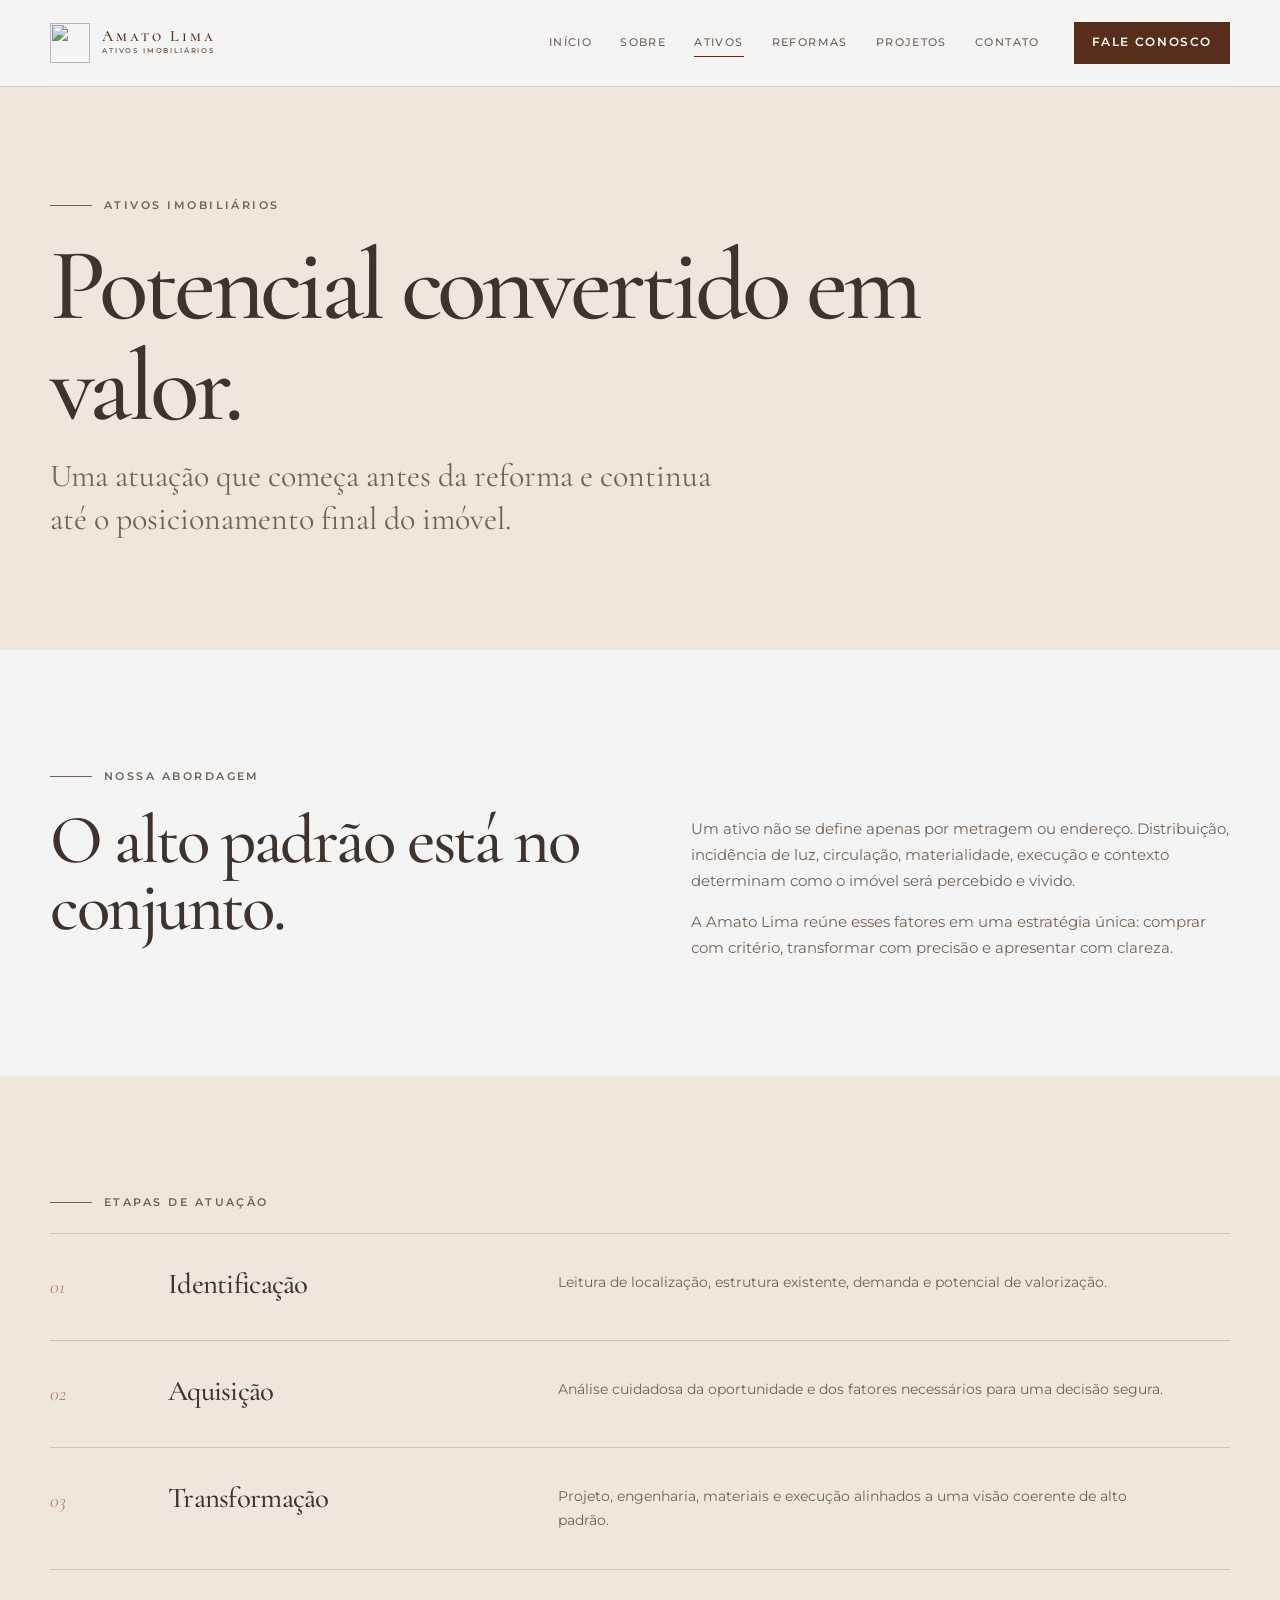
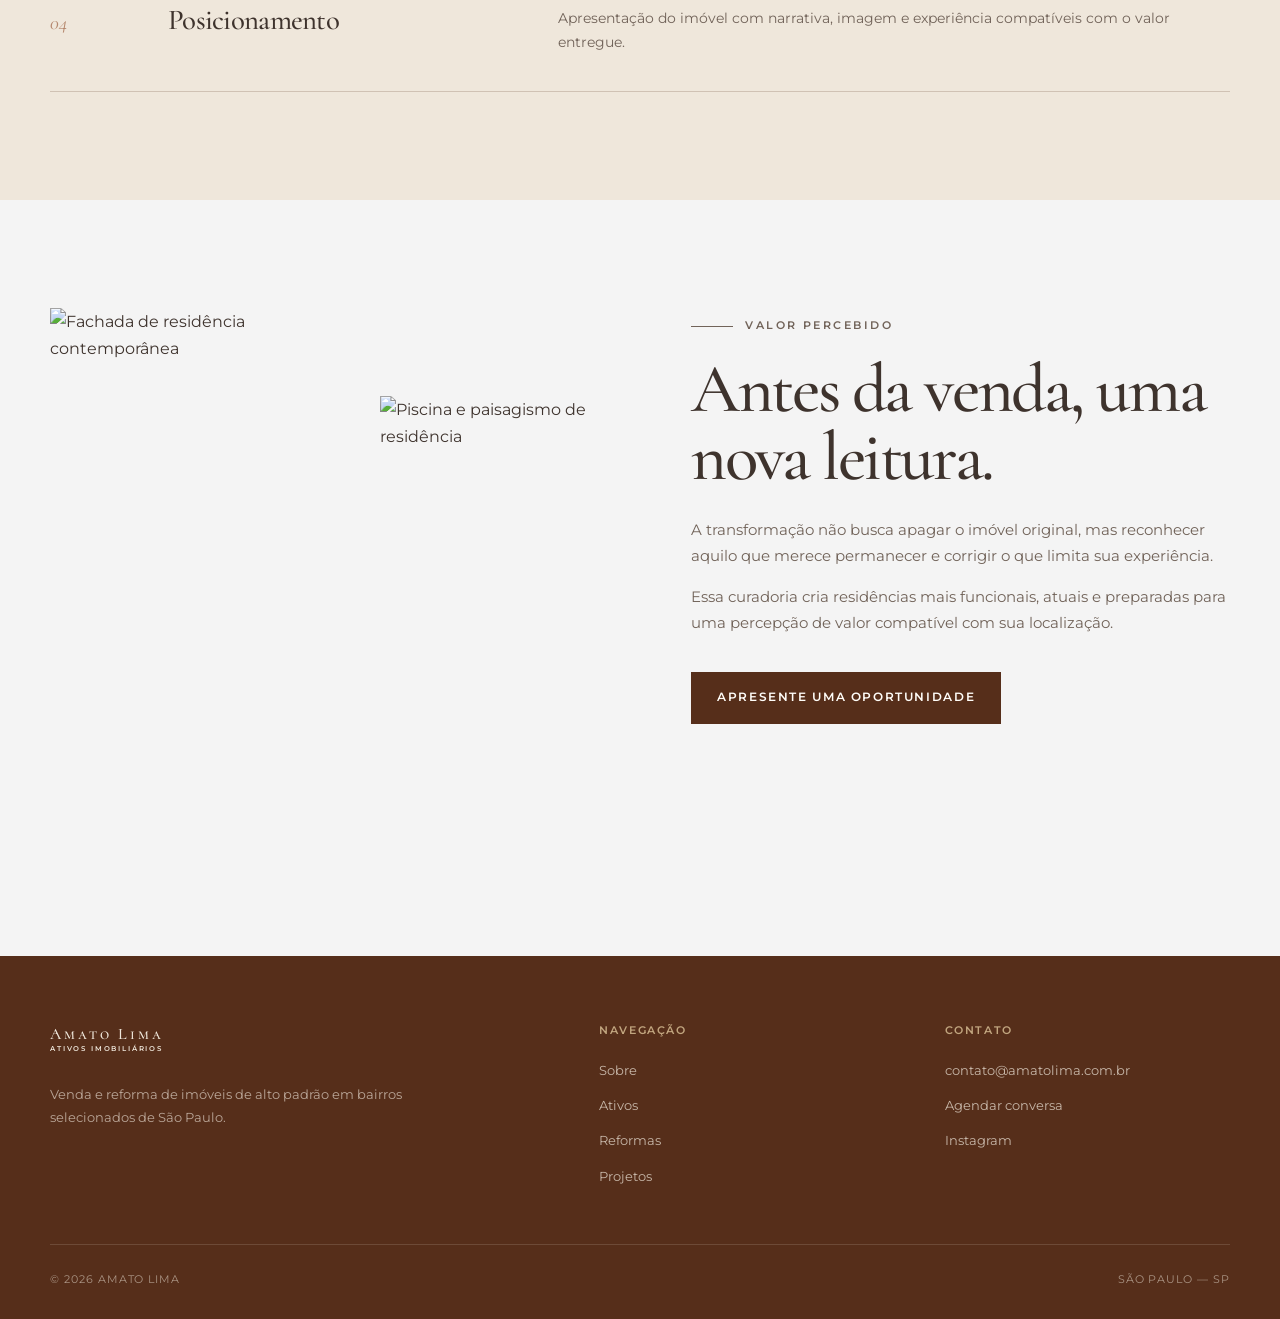
==== ativos.html @ eeba5138 "Publica experiência Amato Lima para GitHub Pages" ====
<!doctype html>
<html lang="pt-BR">
  <head>
    <meta charset="UTF-8" />
    <meta name="viewport" content="width=device-width, initial-scale=1.0" />
    <meta name="description" content="Entenda como a Amato Lima identifica, transforma e posiciona ativos imobiliários de alto padrão." />
    <title>Ativos | Amato Lima</title>
    <link rel="stylesheet" href="assets/css/styles.css" />
    <script src="assets/js/main.js" defer></script>
  </head>
  <body>
    <a class="skip-link" href="#conteudo">Ir para o conteúdo</a>
    <header class="site-header"><div class="container header-inner"><a class="brand" href="index.html" aria-label="Amato Lima — página inicial"><img class="brand__mark" src="assets/images/monograma.png" alt="" /><span class="brand__text"><span class="brand__name">Amato Lima</span><span class="brand__descriptor">Ativos Imobiliários</span></span></a><nav class="site-nav" data-navigation aria-label="Navegação principal"><ul class="site-nav__list"><li><a href="index.html">Início</a></li><li><a href="sobre.html">Sobre</a></li><li><a href="ativos.html" aria-current="page">Ativos</a></li><li><a href="reformas.html">Reformas</a></li><li><a href="projetos.html">Projetos</a></li><li><a href="contato.html">Contato</a></li></ul></nav><a class="button header-cta" href="contato.html">Fale conosco</a><button class="menu-toggle" type="button" data-menu-toggle aria-label="Abrir menu" aria-expanded="false"><span></span></button></div></header>

    <main id="conteudo">
      <section class="page-hero">
        <div class="page-hero__content reveal"><p class="eyebrow">Ativos imobiliários</p><h1>Potencial convertido em valor.</h1><p class="lead">Uma atuação que começa antes da reforma e continua até o posicionamento final do imóvel.</p></div>
      </section>

      <section class="section">
        <div class="container intro-grid">
          <div class="reveal"><p class="eyebrow">Nossa abordagem</p><h2>O alto padrão está no conjunto.</h2></div>
          <div class="intro-grid__aside body-copy reveal"><p>Um ativo não se define apenas por metragem ou endereço. Distribuição, incidência de luz, circulação, materialidade, execução e contexto determinam como o imóvel será percebido e vivido.</p><p>A Amato Lima reúne esses fatores em uma estratégia única: comprar com critério, transformar com precisão e apresentar com clareza.</p></div>
        </div>
      </section>

      <section class="section section--linen">
        <div class="container"><p class="eyebrow">Etapas de atuação</p><div class="steps reveal">
          <article class="step"><h3>Identificação</h3><p>Leitura de localização, estrutura existente, demanda e potencial de valorização.</p></article>
          <article class="step"><h3>Aquisição</h3><p>Análise cuidadosa da oportunidade e dos fatores necessários para uma decisão segura.</p></article>
          <article class="step"><h3>Transformação</h3><p>Projeto, engenharia, materiais e execução alinhados a uma visão coerente de alto padrão.</p></article>
          <article class="step"><h3>Posicionamento</h3><p>Apresentação do imóvel com narrativa, imagem e experiência compatíveis com o valor entregue.</p></article>
        </div></div>
      </section>

      <section class="section">
        <div class="container split-grid">
          <div class="image-pair reveal"><img src="assets/images/projeto-fachada.jpg" alt="Fachada de residência contemporânea" /><img src="assets/images/projeto-piscina.jpg" alt="Piscina e paisagismo de residência" /></div>
          <div class="reveal"><p class="eyebrow">Valor percebido</p><h2>Antes da venda, uma nova leitura.</h2><div class="body-copy"><p>A transformação não busca apagar o imóvel original, mas reconhecer aquilo que merece permanecer e corrigir o que limita sua experiência.</p><p>Essa curadoria cria residências mais funcionais, atuais e preparadas para uma percepção de valor compatível com sua localização.</p></div><div class="button-row"><a class="button" href="contato.html">Apresente uma oportunidade</a></div></div>
        </div>
      </section>
    </main>

    <footer class="site-footer"><div class="container"><div class="footer-grid"><div class="footer-brand"><span class="brand__text"><span class="brand__name">Amato Lima</span><span class="brand__descriptor">Ativos Imobiliários</span></span><p>Venda e reforma de imóveis de alto padrão em bairros selecionados de São Paulo.</p></div><div class="footer-column"><h3>Navegação</h3><ul><li><a href="sobre.html">Sobre</a></li><li><a href="ativos.html">Ativos</a></li><li><a href="reformas.html">Reformas</a></li><li><a href="projetos.html">Projetos</a></li></ul></div><div class="footer-column"><h3>Contato</h3><ul><li><a href="mailto:contato@amatolima.com.br">contato@amatolima.com.br</a></li><li><a href="contato.html">Agendar conversa</a></li><li><a href="#">Instagram</a></li></ul></div></div><div class="footer-bottom"><span>© <span data-current-year></span> Amato Lima</span><span>São Paulo — SP</span></div></div></footer>
  </body>
</html>
---- assets/css/styles.css ----
@import url("https://fonts.googleapis.com/css2?family=Cormorant+Garamond:ital,wght@0,400;0,500;0,600;1,400;1,500&family=Cormorant+SC:wght@400;500;600;700&family=Montserrat:wght@300;400;500;600&display=swap");

@font-face {
  font-family: "Anastasia Script";
  src: url("../fonts/anastasia-script-regular.ttf") format("truetype");
  font-style: normal;
  font-weight: 400;
  font-display: swap;
}

:root {
  --nevoa: #f4f4f4;
  --linho: #efe7db;
  --camelo: #c1a57f;
  --terracota: #b5886e;
  --taupe: #716359;
  --salvia: #9a9c88;
  --ardosia: #889cab;
  --cacau: #562e1a;
  --white: #fffdf9;
  --text: #3e332d;
  --line: rgba(86, 46, 26, 0.2);
  --shadow: 0 24px 70px rgba(86, 46, 26, 0.1);
  --serif: "Cormorant Garamond", Georgia, serif;
  --wordmark: "Cormorant SC", Georgia, serif;
  --sans: "Montserrat", Arial, sans-serif;
  --container: min(1180px, calc(100% - 48px));
}

* {
  box-sizing: border-box;
}

html {
  scroll-behavior: smooth;
}

body {
  margin: 0;
  color: var(--text);
  background: var(--nevoa);
  font-family: var(--sans);
  font-size: 16px;
  line-height: 1.7;
  -webkit-font-smoothing: antialiased;
}

body.menu-open {
  overflow: hidden;
}

img {
  display: block;
  max-width: 100%;
}

a {
  color: inherit;
  text-decoration: none;
}

button,
input,
select,
textarea {
  font: inherit;
}

button,
a {
  -webkit-tap-highlight-color: transparent;
}

.skip-link {
  position: fixed;
  z-index: 999;
  top: 10px;
  left: 10px;
  padding: 10px 16px;
  background: var(--cacau);
  color: var(--white);
  transform: translateY(-160%);
  transition: transform 180ms ease;
}

.skip-link:focus {
  transform: translateY(0);
}

.container {
  width: var(--container);
  margin-inline: auto;
}

.section {
  padding: 108px 0;
}

.section--compact {
  padding: 72px 0;
}

.section--linen {
  background: var(--linho);
}

.section--cocoa {
  color: var(--linho);
  background: var(--cacau);
}

.eyebrow {
  display: inline-flex;
  align-items: center;
  gap: 12px;
  margin: 0 0 22px;
  color: var(--taupe);
  font-size: 0.7rem;
  font-weight: 600;
  letter-spacing: 0.22em;
  line-height: 1.4;
  text-transform: uppercase;
}

.eyebrow::before {
  width: 42px;
  height: 1px;
  content: "";
  background: currentColor;
}

.section--cocoa .eyebrow {
  color: var(--camelo);
}

.display,
h1,
h2,
h3,
p {
  margin-top: 0;
}

h1,
h2,
h3 {
  font-family: var(--serif);
  font-weight: 500;
  line-height: 0.98;
}

h1 {
  margin-bottom: 28px;
  font-size: clamp(4rem, 8vw, 8.2rem);
  letter-spacing: -0.045em;
}

h2 {
  margin-bottom: 26px;
  font-size: clamp(2.8rem, 5.4vw, 5.6rem);
  letter-spacing: -0.035em;
}

h3 {
  margin-bottom: 15px;
  font-size: clamp(1.7rem, 3vw, 2.65rem);
  letter-spacing: -0.025em;
}

.lead {
  max-width: 760px;
  color: var(--taupe);
  font-family: var(--serif);
  font-size: clamp(1.35rem, 2.5vw, 2rem);
  line-height: 1.35;
}

.section--cocoa .lead {
  color: rgba(239, 231, 219, 0.82);
}

.body-copy {
  max-width: 640px;
  color: var(--taupe);
  font-size: 0.95rem;
}

.body-copy p:last-child {
  margin-bottom: 0;
}

.micro {
  font-size: 0.72rem;
  letter-spacing: 0.16em;
  line-height: 1.5;
  text-transform: uppercase;
}

.button-row {
  display: flex;
  flex-wrap: wrap;
  gap: 14px;
  margin-top: 36px;
}

.button {
  display: inline-flex;
  min-height: 52px;
  align-items: center;
  justify-content: center;
  padding: 14px 25px;
  border: 1px solid var(--cacau);
  background: var(--cacau);
  color: var(--white);
  font-size: 0.72rem;
  font-weight: 600;
  letter-spacing: 0.14em;
  text-transform: uppercase;
  transition: background 180ms ease, color 180ms ease, transform 180ms ease;
}

.button:hover,
.button:focus-visible {
  background: transparent;
  color: var(--cacau);
  transform: translateY(-2px);
}

.button--ghost {
  background: transparent;
  color: var(--cacau);
}

.button--ghost:hover,
.button--ghost:focus-visible {
  background: var(--cacau);
  color: var(--white);
}

.button--light {
  border-color: var(--linho);
  background: var(--linho);
  color: var(--cacau);
}

.button--light:hover,
.button--light:focus-visible {
  background: transparent;
  color: var(--linho);
}

.site-header {
  position: sticky;
  z-index: 100;
  top: 0;
  border-bottom: 1px solid var(--line);
  background: rgba(244, 244, 244, 0.92);
  backdrop-filter: blur(18px);
}

.header-inner {
  display: grid;
  min-height: 86px;
  grid-template-columns: auto 1fr auto;
  align-items: center;
  gap: 34px;
}

.brand {
  display: inline-flex;
  align-items: center;
  gap: 12px;
}

.brand__mark {
  width: 40px;
  height: 40px;
  object-fit: contain;
  mix-blend-mode: multiply;
}

.brand__text {
  display: grid;
  gap: 1px;
}

.brand__name {
  color: var(--cacau);
  font-family: var(--wordmark);
  font-size: 1rem;
  font-weight: 500;
  letter-spacing: 0.18em;
  line-height: 1;
}

.brand__descriptor {
  color: var(--taupe);
  font-size: 0.46rem;
  font-weight: 600;
  letter-spacing: 0.25em;
  text-transform: uppercase;
}

.site-nav {
  justify-self: end;
}

.site-nav__list {
  display: flex;
  align-items: center;
  gap: clamp(16px, 2.2vw, 34px);
  margin: 0;
  padding: 0;
  list-style: none;
}

.site-nav a {
  position: relative;
  display: inline-block;
  padding: 12px 0;
  color: var(--taupe);
  font-size: 0.66rem;
  font-weight: 500;
  letter-spacing: 0.13em;
  text-transform: uppercase;
}

.site-nav a::after {
  position: absolute;
  right: 0;
  bottom: 7px;
  left: 0;
  height: 1px;
  content: "";
  background: var(--cacau);
  transform: scaleX(0);
  transform-origin: right;
  transition: transform 180ms ease;
}

.site-nav a:hover::after,
.site-nav a:focus-visible::after,
.site-nav a[aria-current="page"]::after {
  transform: scaleX(1);
  transform-origin: left;
}

.header-cta {
  min-height: 42px;
  padding: 10px 17px;
}

.menu-toggle {
  display: none;
  width: 44px;
  height: 44px;
  border: 1px solid var(--line);
  background: transparent;
  color: var(--cacau);
  cursor: pointer;
}

.menu-toggle span,
.menu-toggle::before,
.menu-toggle::after {
  display: block;
  width: 19px;
  height: 1px;
  margin: 5px auto;
  content: "";
  background: currentColor;
  transition: transform 180ms ease, opacity 180ms ease;
}

.menu-open .menu-toggle span {
  opacity: 0;
}

.menu-open .menu-toggle::before {
  transform: translateY(6px) rotate(45deg);
}

.menu-open .menu-toggle::after {
  transform: translateY(-6px) rotate(-45deg);
}

.hero {
  min-height: calc(100svh - 86px);
  display: grid;
  grid-template-columns: minmax(0, 1.05fr) minmax(420px, 0.95fr);
  background: var(--linho);
}

.hero__content {
  display: flex;
  align-items: center;
  padding: clamp(70px, 9vw, 140px) max(24px, calc((100vw - 1180px) / 2));
  padding-right: clamp(42px, 7vw, 100px);
}

.hero__content-inner {
  max-width: 690px;
}

.hero__title em {
  display: block;
  color: var(--terracota);
  font-weight: 400;
}

.hero__visual {
  position: relative;
  min-height: 650px;
  overflow: hidden;
  background: var(--salvia);
}

.hero__visual img {
  width: 100%;
  height: 100%;
  object-fit: cover;
  object-position: center;
  filter: saturate(0.8) contrast(0.95);
  transform: scale(1.01);
}

.hero__visual::after {
  position: absolute;
  inset: 0;
  content: "";
  background: linear-gradient(180deg, transparent 50%, rgba(86, 46, 26, 0.36));
}

.hero__caption {
  position: absolute;
  z-index: 1;
  right: 34px;
  bottom: 28px;
  left: 34px;
  display: flex;
  justify-content: space-between;
  color: var(--white);
}

.hero__seal {
  position: absolute;
  z-index: 2;
  top: 36px;
  left: -48px;
  width: 118px;
  height: 118px;
  display: grid;
  place-items: center;
  border: 1px solid rgba(255, 253, 249, 0.72);
  border-radius: 50%;
  color: var(--white);
  font-family: var(--serif);
  font-size: 1.15rem;
  font-style: italic;
  line-height: 1;
  text-align: center;
}

/* Home — hero cinematográfica inspirada na composição editorial de referência. */
.home-page .site-header--overlay {
  position: fixed;
  width: 100%;
  border-bottom-color: rgba(255, 253, 249, 0.22);
  background: transparent;
  color: var(--white);
  backdrop-filter: none;
  transition: border-color 300ms ease, background 300ms ease, box-shadow 300ms ease, color 300ms ease;
}

.home-page .site-header--overlay .brand__mark {
  display: none;
}

.home-page .site-header--overlay .brand__name,
.home-page .site-header--overlay .brand__descriptor,
.home-page .site-header--overlay .site-nav a {
  color: var(--white);
}

.home-page .site-header--overlay .site-nav a::after {
  background: var(--white);
}

.home-page .site-header--overlay .header-cta {
  border-color: rgba(255, 253, 249, 0.78);
  background: transparent;
  color: var(--white);
}

.home-page .site-header--overlay .header-cta:hover,
.home-page .site-header--overlay .header-cta:focus-visible {
  border-color: var(--white);
  background: var(--white);
  color: var(--cacau);
}

.home-page .site-header--overlay .menu-toggle {
  border-color: rgba(255, 253, 249, 0.5);
  color: var(--white);
}

.home-page .site-header--overlay.is-scrolled,
.home-page.menu-open .site-header--overlay {
  border-bottom-color: var(--line);
  background: rgba(244, 244, 244, 0.94);
  box-shadow: 0 10px 36px rgba(50, 31, 22, 0.07);
  color: var(--cacau);
  backdrop-filter: blur(18px);
}

.home-page .site-header--overlay.is-scrolled .brand__name,
.home-page .site-header--overlay.is-scrolled .site-nav a,
.home-page.menu-open .site-header--overlay .brand__name,
.home-page.menu-open .site-header--overlay .site-nav a {
  color: var(--cacau);
}

.home-page .site-header--overlay.is-scrolled .brand__descriptor,
.home-page.menu-open .site-header--overlay .brand__descriptor {
  color: var(--taupe);
}

.home-page .site-header--overlay.is-scrolled .site-nav a::after,
.home-page.menu-open .site-header--overlay .site-nav a::after {
  background: var(--cacau);
}

.home-page .site-header--overlay.is-scrolled .header-cta {
  border-color: var(--cacau);
  background: var(--cacau);
  color: var(--white);
}

.home-page .site-header--overlay.is-scrolled .header-cta:hover,
.home-page .site-header--overlay.is-scrolled .header-cta:focus-visible {
  background: transparent;
  color: var(--cacau);
}

.home-page .site-header--overlay.is-scrolled .menu-toggle,
.home-page.menu-open .site-header--overlay .menu-toggle {
  border-color: var(--line);
  color: var(--cacau);
}

.hero--cinematic {
  position: relative;
  min-height: 100svh;
  display: grid;
  grid-template-columns: 1fr;
  place-items: center;
  isolation: isolate;
  overflow: hidden;
  background: var(--taupe);
  color: var(--white);
}

.hero--cinematic .hero__media,
.hero--cinematic .hero__overlay {
  position: absolute;
  inset: 0;
}

.hero--cinematic .hero__media {
  z-index: -2;
}

.hero--cinematic .hero__media img {
  width: 100%;
  height: 100%;
  object-fit: cover;
  object-position: center 43%;
  filter: saturate(0.72) contrast(1.02) brightness(0.88);
  transform: scale(1.035);
  animation: hero-image-arrival 1800ms cubic-bezier(0.2, 0.7, 0.2, 1) both;
}

.hero--cinematic .hero__overlay {
  z-index: -1;
  background:
    linear-gradient(180deg, rgba(38, 25, 18, 0.46) 0%, rgba(38, 25, 18, 0.12) 42%, rgba(38, 25, 18, 0.48) 100%),
    linear-gradient(90deg, rgba(42, 28, 21, 0.18), transparent 32%, transparent 68%, rgba(42, 28, 21, 0.18));
}

.hero__center {
  width: min(1320px, calc(100% - 48px));
  padding: 120px 0 148px;
  display: flex;
  flex-direction: column;
  align-items: center;
  color: var(--white);
  text-align: center;
}

.hero__wordmark {
  width: fit-content;
  margin: 0;
  color: var(--white);
  font-family: var(--wordmark);
  font-size: clamp(5.2rem, 10.5vw, 12.5rem);
  font-weight: 500;
  letter-spacing: 0.075em;
  line-height: 0.82;
  text-transform: uppercase;
  white-space: nowrap;
  opacity: 0;
  clip-path: inset(0 100% 0 0);
  animation: hero-title-arrival 1100ms 220ms cubic-bezier(0.77, 0, 0.18, 1) forwards;
}

.hero__descriptor {
  margin: 30px 0 0;
  font-size: clamp(0.7rem, 1.1vw, 0.92rem);
  font-weight: 500;
  letter-spacing: 0.48em;
  line-height: 1.4;
  text-transform: uppercase;
  opacity: 0;
  animation: hero-copy-arrival 800ms 760ms ease forwards;
}

.hero__statement {
  max-width: 650px;
  margin: 26px 0 0;
  color: rgba(255, 253, 249, 0.88);
  font-family: var(--serif);
  font-size: clamp(1.08rem, 1.7vw, 1.45rem);
  font-weight: 400;
  letter-spacing: 0.015em;
  line-height: 1.45;
  opacity: 0;
  animation: hero-copy-arrival 800ms 940ms ease forwards;
}

.hero__meta {
  position: absolute;
  right: 34px;
  bottom: 30px;
  left: 34px;
  display: flex;
  justify-content: space-between;
  gap: 24px;
  color: rgba(255, 253, 249, 0.78);
  opacity: 0;
  animation: hero-copy-arrival 700ms 1200ms ease forwards;
}

.hero__scroll {
  position: absolute;
  z-index: 2;
  bottom: 34px;
  left: 50%;
  width: 2px;
  height: 92px;
  overflow: hidden;
  border-radius: 999px;
  background: rgba(255, 253, 249, 0.28);
  transform: translateX(-50%);
  clip-path: inset(100% 0 0);
  animation: hero-scroll-arrival 900ms 1350ms ease forwards;
}

.hero__scroll span {
  display: block;
  width: 100%;
  height: 48%;
  background: var(--white);
  animation: hero-scroll 2200ms 2100ms ease-in-out infinite;
}

@keyframes hero-image-arrival {
  from { opacity: 0.6; transform: scale(1.09); }
  to { opacity: 1; transform: scale(1.035); }
}

@keyframes hero-title-arrival {
  0% { opacity: 0; clip-path: inset(0 100% 0 0); transform: translateY(18px); }
  100% { opacity: 1; clip-path: inset(0); transform: translateY(0); }
}

@keyframes hero-copy-arrival {
  from { opacity: 0; transform: translateY(14px); }
  to { opacity: 1; transform: translateY(0); }
}

@keyframes hero-scroll-arrival {
  from { clip-path: inset(100% 0 0); }
  to { clip-path: inset(0); }
}

@keyframes hero-scroll {
  0% { transform: translateY(-105%); }
  55%, 100% { transform: translateY(220%); }
}

/* Home — Arte de Habitar. */
.home-page .site-header--overlay {
  border-bottom-color: rgba(86, 46, 26, 0.14);
  color: var(--cacau);
}

.home-page .site-header--overlay .brand__name,
.home-page .site-header--overlay .site-nav a {
  color: var(--cacau);
}

.home-page .site-header--overlay .brand__descriptor {
  color: var(--taupe);
}

.home-page .site-header--overlay .site-nav a::after {
  background: var(--cacau);
}

.home-page .site-header--overlay .header-cta {
  border-color: var(--cacau);
  background: var(--cacau);
  color: var(--white);
}

.home-page .site-header--overlay .header-cta:hover,
.home-page .site-header--overlay .header-cta:focus-visible {
  border-color: var(--cacau);
  background: transparent;
  color: var(--cacau);
}

.home-page .site-header--overlay .menu-toggle {
  border-color: rgba(86, 46, 26, 0.24);
  color: var(--cacau);
}

.hero--art {
  --hero-art-drop: clamp(110px, 11vw, 168px);
  position: relative;
  min-height: calc(100svh + var(--hero-art-drop));
  display: block;
  isolation: isolate;
  overflow: hidden;
  background: #f1f1f1;
  color: #080604;
}

.hero-art__headline {
  position: absolute;
  top: 0;
  left: 0;
  width: 100%;
  height: 100svh;
  overflow: visible;
  margin: 0;
  font-family: var(--wordmark);
  font-weight: 700;
  line-height: 1;
  text-transform: uppercase;
}

.hero-art__arte,
.hero-art__de,
.hero-art__habitar {
  position: absolute;
  display: block;
}

.hero-art__arte {
  z-index: 1;
  top: clamp(58px, 6vh, 88px);
  left: 3.7vw;
  width: max-content;
  padding: 0.22em 0.32em 0.28em;
  margin: -0.22em -0.32em -0.28em;
  font-family: "Anastasia Script", "Pinyon Script", cursive;
  font-size: clamp(14rem, 22vw, 22rem);
  font-weight: 700;
  letter-spacing: -0.055em;
  line-height: 1.2;
  text-transform: none;
  white-space: nowrap;
  background-image: linear-gradient(
    135deg,
    #a18a63,
    #f2e6d8,
    #a98755,
    #916037,
    #b48652,
    #68452f,
    #e5c994,
    #a18a63,
    #f2e6d8,
    #a98755,
    #916037,
    #b48652,
    #68452f,
    #e5c994
  );
  background-size: 700% 100%;
  background-position: 0% 50%;
  background-clip: text;
  -webkit-background-clip: text;
  color: transparent;
  -webkit-text-fill-color: transparent;
  opacity: 0;
  translate: 0 24px;
  animation:
    art-script-arrival 1100ms 180ms cubic-bezier(0.22, 0.7, 0.2, 1) forwards,
    hero-text-gradient 5s 1300ms linear infinite;
}

.hero-art__de,
.hero-art__habitar {
  z-index: 3;
  font-family: var(--wordmark);
  line-height: 0.86;
  background-image: linear-gradient(
    135deg,
    #ac8645,
    #f0e6db,
    #ffe9c7,
    #ffedd4,
    #ac8645,
    #f0e6db,
    #ffe9c7,
    #ffedd4
  );
  background-size: 400% 100%;
  background-position: 0% 50%;
  background-clip: text;
  -webkit-background-clip: text;
  color: transparent;
  -webkit-text-fill-color: transparent;
  opacity: 0;
  animation:
    art-serif-arrival 900ms 700ms ease forwards,
    hero-text-gradient 5s 1600ms linear infinite;
}

.hero-art__de {
  top: 53.4%;
  left: 49.3%;
  font-size: clamp(5.6rem, 8.3vw, 8.2rem);
  font-weight: 400;
  letter-spacing: 0.04em;
}

.hero-art__habitar {
  top: 70.2%;
  left: 52.4%;
  font-size: clamp(5.2rem, 8vw, 7.9rem);
  font-weight: 700;
  letter-spacing: 0.085em;
}

.hero-art__wood {
  position: absolute;
  z-index: 2;
  right: 0;
  bottom: 0;
  left: 0;
  width: 100%;
  height: auto;
  max-width: none;
  filter: brightness(73%) contrast(115%) saturate(115%);
  opacity: 0;
  translate: 0 26px;
  animation: art-wood-arrival 1200ms 300ms cubic-bezier(0.22, 0.7, 0.2, 1) forwards;
}

@keyframes art-script-arrival {
  to { opacity: 1; translate: 0 0; }
}

@keyframes art-serif-arrival {
  from { opacity: 0; translate: 0 14px; }
  to { opacity: 1; translate: 0 0; }
}

@keyframes art-wood-arrival {
  to { opacity: 1; translate: 0 0; }
}

@keyframes hero-text-gradient {
  0% { background-position: 0% 50%; }
  50% { background-position: 100% 50%; }
  100% { background-position: 0% 50%; }
}

.intro-grid,
.split-grid {
  display: grid;
  grid-template-columns: minmax(0, 1fr) minmax(0, 1fr);
  align-items: start;
  gap: clamp(48px, 8vw, 120px);
}

.intro-grid__aside {
  padding-top: 58px;
}

.principles {
  display: grid;
  grid-template-columns: repeat(3, 1fr);
  border-top: 1px solid var(--line);
  border-left: 1px solid var(--line);
}

.principle {
  min-height: 290px;
  padding: 34px;
  border-right: 1px solid var(--line);
  border-bottom: 1px solid var(--line);
  background: rgba(255, 253, 249, 0.38);
}

.principle__number {
  display: block;
  margin-bottom: 55px;
  color: var(--terracota);
  font-family: var(--serif);
  font-size: 1.2rem;
  font-style: italic;
}

.principle p {
  margin-bottom: 0;
  color: var(--taupe);
  font-size: 0.86rem;
}

.image-pair {
  display: grid;
  grid-template-columns: 1.2fr 0.8fr;
  gap: 16px;
}

.image-pair img {
  width: 100%;
  height: 540px;
  object-fit: cover;
}

.image-pair img:nth-child(2) {
  height: 410px;
  margin-top: 88px;
}

.project-grid {
  display: grid;
  grid-template-columns: repeat(12, 1fr);
  gap: 18px;
}

.project-card {
  position: relative;
  min-height: 460px;
  overflow: hidden;
  background: var(--taupe);
}

.project-card:nth-child(1),
.project-card:nth-child(4) {
  grid-column: span 7;
}

.project-card:nth-child(2),
.project-card:nth-child(3) {
  grid-column: span 5;
}

.project-card img {
  width: 100%;
  height: 100%;
  object-fit: cover;
  transition: transform 700ms cubic-bezier(0.2, 0.75, 0.25, 1);
}

.project-card::after {
  position: absolute;
  inset: 0;
  content: "";
  background: linear-gradient(180deg, transparent 40%, rgba(45, 28, 20, 0.76));
}

.project-card:hover img {
  transform: scale(1.045);
}

.project-card__caption {
  position: absolute;
  z-index: 1;
  right: 28px;
  bottom: 25px;
  left: 28px;
  display: flex;
  align-items: end;
  justify-content: space-between;
  gap: 18px;
  color: var(--white);
}

.project-card__caption h3 {
  margin: 0;
  font-size: 2rem;
}

.project-card__caption span {
  font-size: 0.62rem;
  letter-spacing: 0.12em;
  text-transform: uppercase;
}

.quote-band {
  position: relative;
  overflow: hidden;
}

.quote-band::before {
  position: absolute;
  top: -80px;
  right: -40px;
  width: 380px;
  height: 380px;
  border: 1px solid rgba(193, 165, 127, 0.25);
  border-radius: 50%;
  content: "";
}

.quote-band blockquote {
  max-width: 980px;
  margin: 0;
  font-family: var(--serif);
  font-size: clamp(2.8rem, 6vw, 6rem);
  font-weight: 400;
  letter-spacing: -0.035em;
  line-height: 1.02;
}

.page-hero {
  position: relative;
  min-height: 520px;
  display: grid;
  align-items: end;
  overflow: hidden;
  background: var(--linho);
}

.page-hero--image {
  min-height: 640px;
  color: var(--white);
}

.page-hero__image {
  position: absolute;
  inset: 0;
  width: 100%;
  height: 100%;
  object-fit: cover;
  filter: saturate(0.72);
}

.page-hero--image::after {
  position: absolute;
  inset: 0;
  content: "";
  background: linear-gradient(90deg, rgba(48, 30, 21, 0.78), rgba(48, 30, 21, 0.18));
}

.page-hero__content {
  position: relative;
  z-index: 1;
  width: var(--container);
  margin-inline: auto;
  padding: 100px 0 78px;
}

.page-hero__content h1 {
  max-width: 920px;
  margin-bottom: 18px;
}

.page-hero__content .lead {
  max-width: 670px;
}

.page-hero--image .eyebrow,
.page-hero--image .lead {
  color: rgba(255, 253, 249, 0.84);
}

.facts-grid {
  display: grid;
  grid-template-columns: repeat(3, 1fr);
  border-top: 1px solid var(--line);
}

.fact {
  padding: 36px 24px 36px 0;
  border-right: 1px solid var(--line);
}

.fact + .fact {
  padding-left: 36px;
}

.fact:last-child {
  border-right: 0;
}

.fact strong {
  display: block;
  color: var(--cacau);
  font-family: var(--serif);
  font-size: 2.1rem;
  font-weight: 500;
}

.fact span {
  color: var(--taupe);
  font-size: 0.73rem;
  letter-spacing: 0.12em;
  text-transform: uppercase;
}

.monogram-story {
  display: grid;
  grid-template-columns: minmax(280px, 0.75fr) minmax(0, 1.25fr);
  align-items: center;
  gap: clamp(50px, 9vw, 130px);
}

.monogram-frame {
  aspect-ratio: 1;
  display: grid;
  place-items: center;
  border: 1px solid var(--line);
  background: var(--white);
}

.monogram-frame img {
  width: 62%;
  mix-blend-mode: multiply;
}

.steps {
  counter-reset: step;
  border-top: 1px solid var(--line);
}

.step {
  display: grid;
  grid-template-columns: 90px 0.7fr 1.3fr;
  gap: 28px;
  padding: 36px 0;
  border-bottom: 1px solid var(--line);
  counter-increment: step;
}

.step::before {
  color: var(--terracota);
  content: "0" counter(step);
  font-family: var(--serif);
  font-size: 1.25rem;
  font-style: italic;
}

.step h3 {
  margin: 0;
  font-size: 1.8rem;
}

.step p {
  max-width: 620px;
  margin: 0;
  color: var(--taupe);
  font-size: 0.9rem;
}

.feature-grid {
  display: grid;
  grid-template-columns: repeat(2, 1fr);
  gap: 18px;
}

.feature-card {
  min-height: 300px;
  padding: 38px;
  border: 1px solid var(--line);
  background: var(--white);
}

.feature-card:nth-child(2) {
  background: var(--linho);
}

.feature-card:nth-child(3) {
  background: var(--salvia);
}

.feature-card:nth-child(4) {
  color: var(--linho);
  background: var(--cacau);
}

.feature-card__index {
  display: block;
  margin-bottom: 65px;
  color: var(--terracota);
  font-family: var(--serif);
  font-style: italic;
}

.feature-card:nth-child(4) .feature-card__index {
  color: var(--camelo);
}

.feature-card p {
  max-width: 480px;
  margin-bottom: 0;
  color: var(--taupe);
  font-size: 0.88rem;
}

.feature-card:nth-child(4) p {
  color: rgba(239, 231, 219, 0.76);
}

.gallery-grid {
  display: grid;
  grid-template-columns: repeat(3, 1fr);
  gap: 18px;
}

.gallery-item {
  position: relative;
  min-height: 430px;
  overflow: hidden;
  background: var(--linho);
}

.gallery-item:nth-child(1),
.gallery-item:nth-child(5) {
  grid-row: span 2;
  min-height: 878px;
}

.gallery-item img {
  width: 100%;
  height: 100%;
  object-fit: cover;
  transition: transform 600ms ease;
}

.gallery-item:hover img {
  transform: scale(1.035);
}

.gallery-item__label {
  position: absolute;
  right: 18px;
  bottom: 18px;
  left: 18px;
  padding: 14px 16px;
  background: rgba(244, 244, 244, 0.9);
  color: var(--cacau);
  font-size: 0.66rem;
  letter-spacing: 0.12em;
  text-transform: uppercase;
  backdrop-filter: blur(10px);
}

.contact-grid {
  display: grid;
  grid-template-columns: 0.8fr 1.2fr;
  gap: clamp(50px, 9vw, 130px);
}

.contact-list {
  display: grid;
  gap: 22px;
  margin: 45px 0 0;
  padding: 0;
  list-style: none;
}

.contact-list span {
  display: block;
  margin-bottom: 4px;
  color: var(--taupe);
  font-size: 0.63rem;
  letter-spacing: 0.14em;
  text-transform: uppercase;
}

.contact-list a {
  font-family: var(--serif);
  font-size: 1.35rem;
}

.contact-form {
  display: grid;
  grid-template-columns: 1fr 1fr;
  gap: 20px;
  padding: clamp(28px, 5vw, 58px);
  background: var(--linho);
}

.form-field {
  display: grid;
  gap: 8px;
}

.form-field--full {
  grid-column: 1 / -1;
}

.form-field label {
  color: var(--taupe);
  font-size: 0.66rem;
  font-weight: 600;
  letter-spacing: 0.12em;
  text-transform: uppercase;
}

.form-field input,
.form-field select,
.form-field textarea {
  width: 100%;
  border: 0;
  border-bottom: 1px solid var(--line);
  border-radius: 0;
  outline: 0;
  background: transparent;
  color: var(--text);
  padding: 12px 0;
}

.form-field textarea {
  min-height: 130px;
  resize: vertical;
}

.form-field input:focus,
.form-field select:focus,
.form-field textarea:focus {
  border-color: var(--cacau);
}

.form-status {
  min-height: 24px;
  grid-column: 1 / -1;
  margin: 0;
  color: var(--taupe);
  font-size: 0.8rem;
}

.site-footer {
  padding: 70px 0 30px;
  color: var(--linho);
  background: var(--cacau);
}

.footer-grid {
  display: grid;
  grid-template-columns: 1.2fr 0.7fr 0.7fr;
  gap: 60px;
  padding-bottom: 55px;
}

.footer-brand .brand__name,
.footer-brand .brand__descriptor {
  color: var(--linho);
}

.footer-brand p {
  max-width: 430px;
  margin: 28px 0 0;
  color: rgba(239, 231, 219, 0.65);
  font-size: 0.84rem;
}

.footer-column h3 {
  margin-bottom: 20px;
  color: var(--camelo);
  font-family: var(--sans);
  font-size: 0.67rem;
  font-weight: 600;
  letter-spacing: 0.15em;
  text-transform: uppercase;
}

.footer-column ul {
  display: grid;
  gap: 8px;
  margin: 0;
  padding: 0;
  list-style: none;
}

.footer-column a {
  color: rgba(239, 231, 219, 0.74);
  font-size: 0.82rem;
}

.footer-column a:hover,
.footer-column a:focus-visible {
  color: var(--white);
}

.footer-bottom {
  display: flex;
  justify-content: space-between;
  gap: 20px;
  padding-top: 26px;
  border-top: 1px solid rgba(239, 231, 219, 0.15);
  color: rgba(239, 231, 219, 0.55);
  font-size: 0.66rem;
  letter-spacing: 0.09em;
  text-transform: uppercase;
}

.reveal {
  opacity: 0;
  transform: translateY(24px);
  transition: opacity 650ms ease, transform 650ms ease;
}

.reveal.is-visible {
  opacity: 1;
  transform: translateY(0);
}

@media (max-width: 1050px) {
  .header-inner {
    grid-template-columns: auto 1fr auto;
  }

  .menu-toggle {
    display: block;
    justify-self: end;
  }

  .header-cta {
    display: none;
  }

  .site-nav {
    position: fixed;
    z-index: 90;
    inset: 86px 0 auto;
    visibility: hidden;
    padding: 32px 24px 40px;
    background: var(--linho);
    opacity: 0;
    transform: translateY(-12px);
    transition: opacity 180ms ease, transform 180ms ease, visibility 180ms ease;
  }

  .home-page .site-header--overlay .site-nav {
    background: var(--linho);
  }

  .menu-open .site-nav {
    visibility: visible;
    opacity: 1;
    transform: translateY(0);
  }

  .site-nav__list {
    width: min(600px, 100%);
    display: grid;
    gap: 4px;
    margin-inline: auto;
  }

  .site-nav a {
    display: block;
    padding: 14px 0;
    border-bottom: 1px solid var(--line);
    font-family: var(--serif);
    font-size: 1.65rem;
    letter-spacing: 0;
    text-transform: none;
  }

  .site-nav a::after {
    display: none;
  }

  .hero:not(.hero--cinematic):not(.hero--art) {
    min-height: auto;
    grid-template-columns: 1fr;
  }

  .hero:not(.hero--cinematic) .hero__content {
    min-height: 650px;
  }

  .hero:not(.hero--cinematic) .hero__visual {
    min-height: 620px;
  }

  .hero__seal {
    top: -50px;
    right: 36px;
    left: auto;
  }

  .gallery-grid {
    grid-template-columns: repeat(2, 1fr);
  }

  .gallery-item:nth-child(1),
  .gallery-item:nth-child(5) {
    grid-row: auto;
    min-height: 520px;
  }
}

@media (max-width: 760px) {
  :root {
    --container: min(100% - 32px, 1180px);
  }

  .section {
    padding: 78px 0;
  }

  .header-inner {
    min-height: 74px;
  }

  .site-nav {
    inset-block-start: 74px;
  }

  .brand__mark {
    width: 34px;
    height: 34px;
  }

  .brand__name {
    font-size: 0.84rem;
  }

  .brand__descriptor {
    font-size: 0.4rem;
  }

  .hero:not(.hero--cinematic) .hero__content {
    min-height: 580px;
    padding: 80px 24px;
  }

  .hero:not(.hero--cinematic) .hero__visual {
    min-height: 520px;
  }

  .hero__center {
    width: calc(100% - 32px);
    padding: 112px 0 128px;
  }

  .hero__wordmark {
    font-size: clamp(3.15rem, 14vw, 5.4rem);
    letter-spacing: 0.035em;
  }

  .hero__descriptor {
    margin-top: 24px;
    font-size: 0.6rem;
    letter-spacing: 0.36em;
  }

  .hero__statement {
    max-width: 330px;
    margin-top: 20px;
    font-size: 1.06rem;
  }

  .hero__meta {
    right: 16px;
    bottom: 20px;
    left: 16px;
    font-size: 0.56rem;
  }

  .hero__meta span:last-child {
    display: none;
  }

  .hero__scroll {
    bottom: 22px;
    height: 72px;
  }

  .hero--art {
    --hero-art-drop: 96px;
    min-height: calc(100svh + var(--hero-art-drop));
  }

  .hero-art__arte {
    top: 16%;
    left: 50%;
    font-size: clamp(7.4rem, 34vw, 10.5rem);
    letter-spacing: -0.07em;
    transform: translateX(-51%);
  }

  .hero-art__de {
    top: 56%;
    left: 50%;
    font-size: clamp(3.9rem, 16vw, 5.4rem);
    transform: translateX(-50%);
  }

  .hero-art__habitar {
    top: 68%;
    left: 50%;
    font-size: clamp(3.25rem, 13vw, 4.7rem);
    letter-spacing: 0.07em;
    transform: translateX(-50%);
  }

  .hero-art__wood {
    width: 178%;
    max-width: none;
    left: -39%;
  }

  .intro-grid,
  .split-grid,
  .monogram-story,
  .contact-grid {
    grid-template-columns: 1fr;
    gap: 46px;
  }

  .intro-grid__aside {
    padding-top: 0;
  }

  .principles,
  .facts-grid,
  .feature-grid,
  .gallery-grid {
    grid-template-columns: 1fr;
  }

  .fact,
  .fact + .fact {
    padding: 28px 0;
    border-right: 0;
    border-bottom: 1px solid var(--line);
  }

  .image-pair {
    grid-template-columns: 1fr;
  }

  .image-pair img,
  .image-pair img:nth-child(2) {
    height: 420px;
    margin-top: 0;
  }

  .project-grid {
    grid-template-columns: 1fr;
  }

  .project-card,
  .project-card:nth-child(n) {
    min-height: 430px;
    grid-column: auto;
  }

  .page-hero,
  .page-hero--image {
    min-height: 530px;
  }

  .page-hero__content {
    padding: 90px 0 64px;
  }

  .step {
    grid-template-columns: 48px 1fr;
  }

  .step p {
    grid-column: 2;
  }

  .gallery-item,
  .gallery-item:nth-child(1),
  .gallery-item:nth-child(5) {
    min-height: 500px;
  }

  .contact-form {
    grid-template-columns: 1fr;
  }

  .form-field--full {
    grid-column: auto;
  }

  .footer-grid {
    grid-template-columns: 1fr;
    gap: 42px;
  }

  .footer-bottom {
    flex-direction: column;
  }
}

@media (prefers-reduced-motion: reduce) {
  *,
  *::before,
  *::after {
    scroll-behavior: auto !important;
    transition-duration: 0.01ms !important;
    animation-duration: 0.01ms !important;
    animation-iteration-count: 1 !important;
  }

  .reveal {
    opacity: 1;
    transform: none;
  }
}
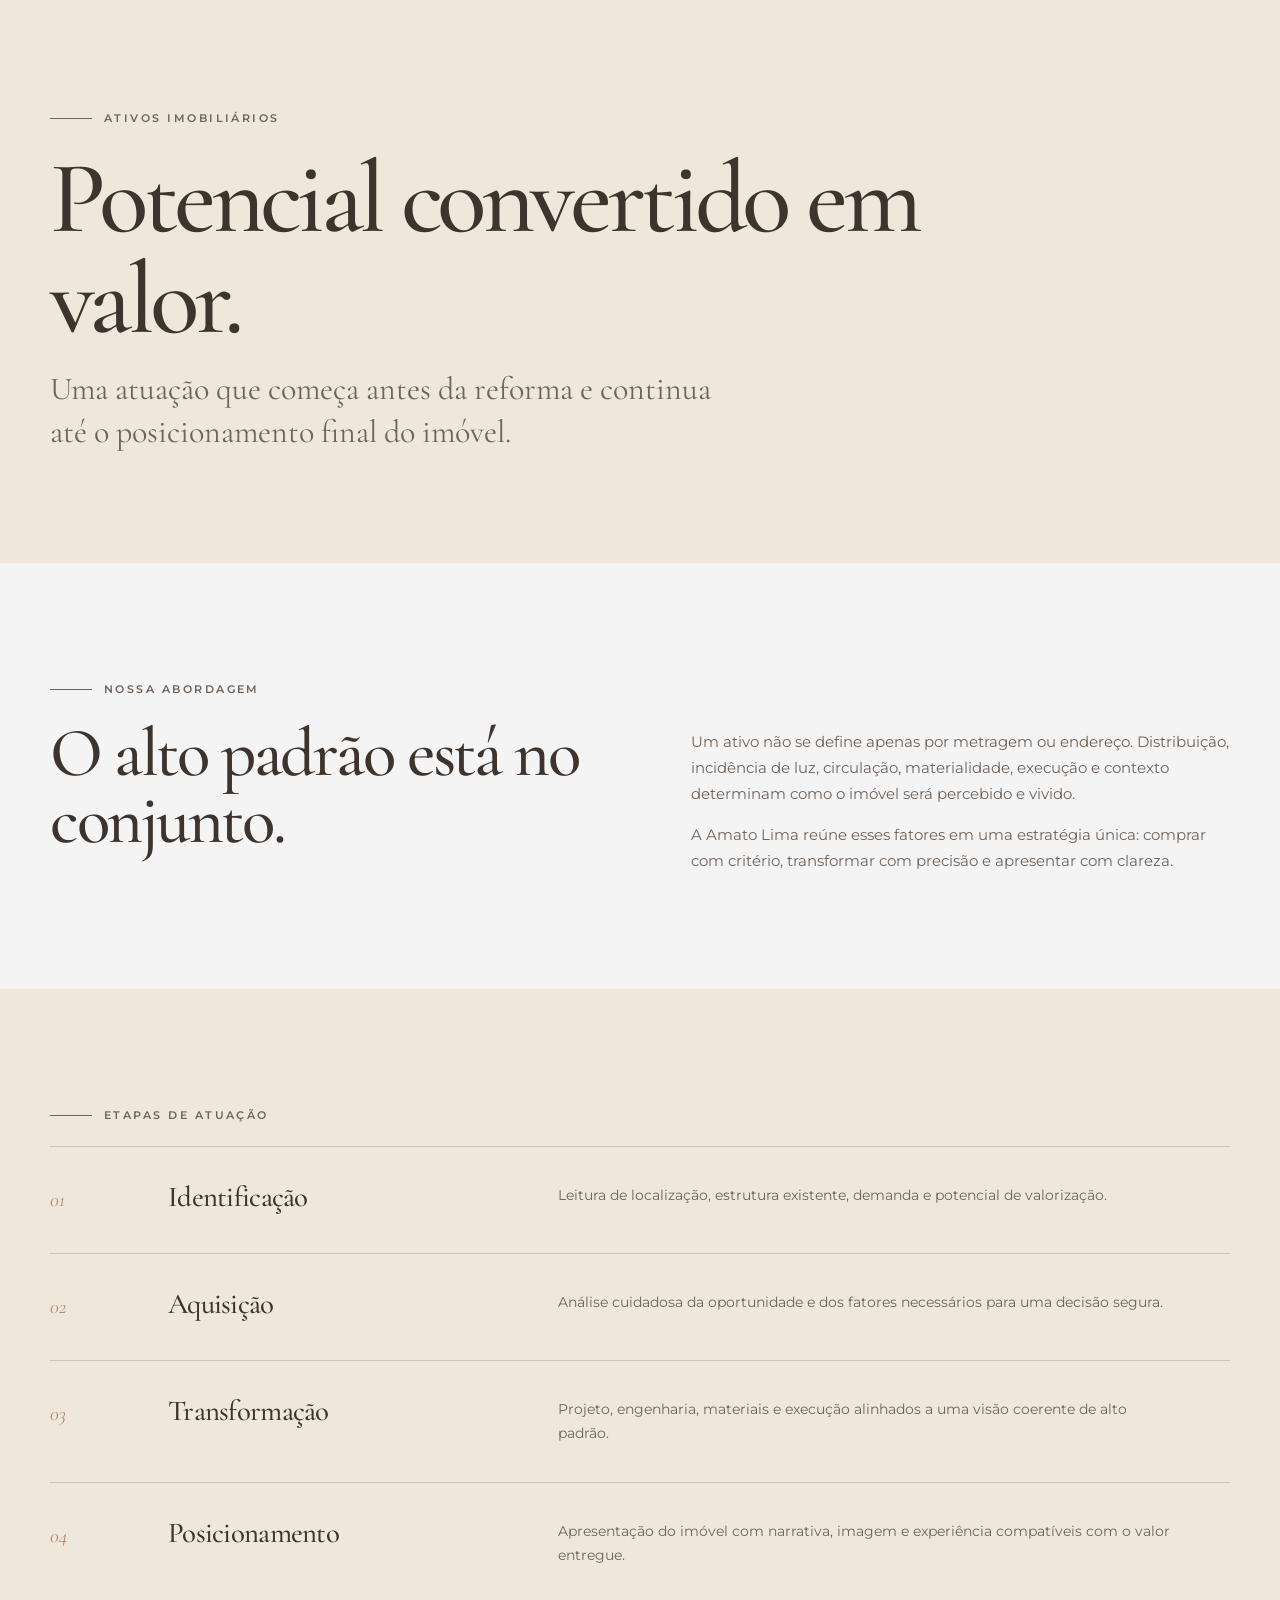
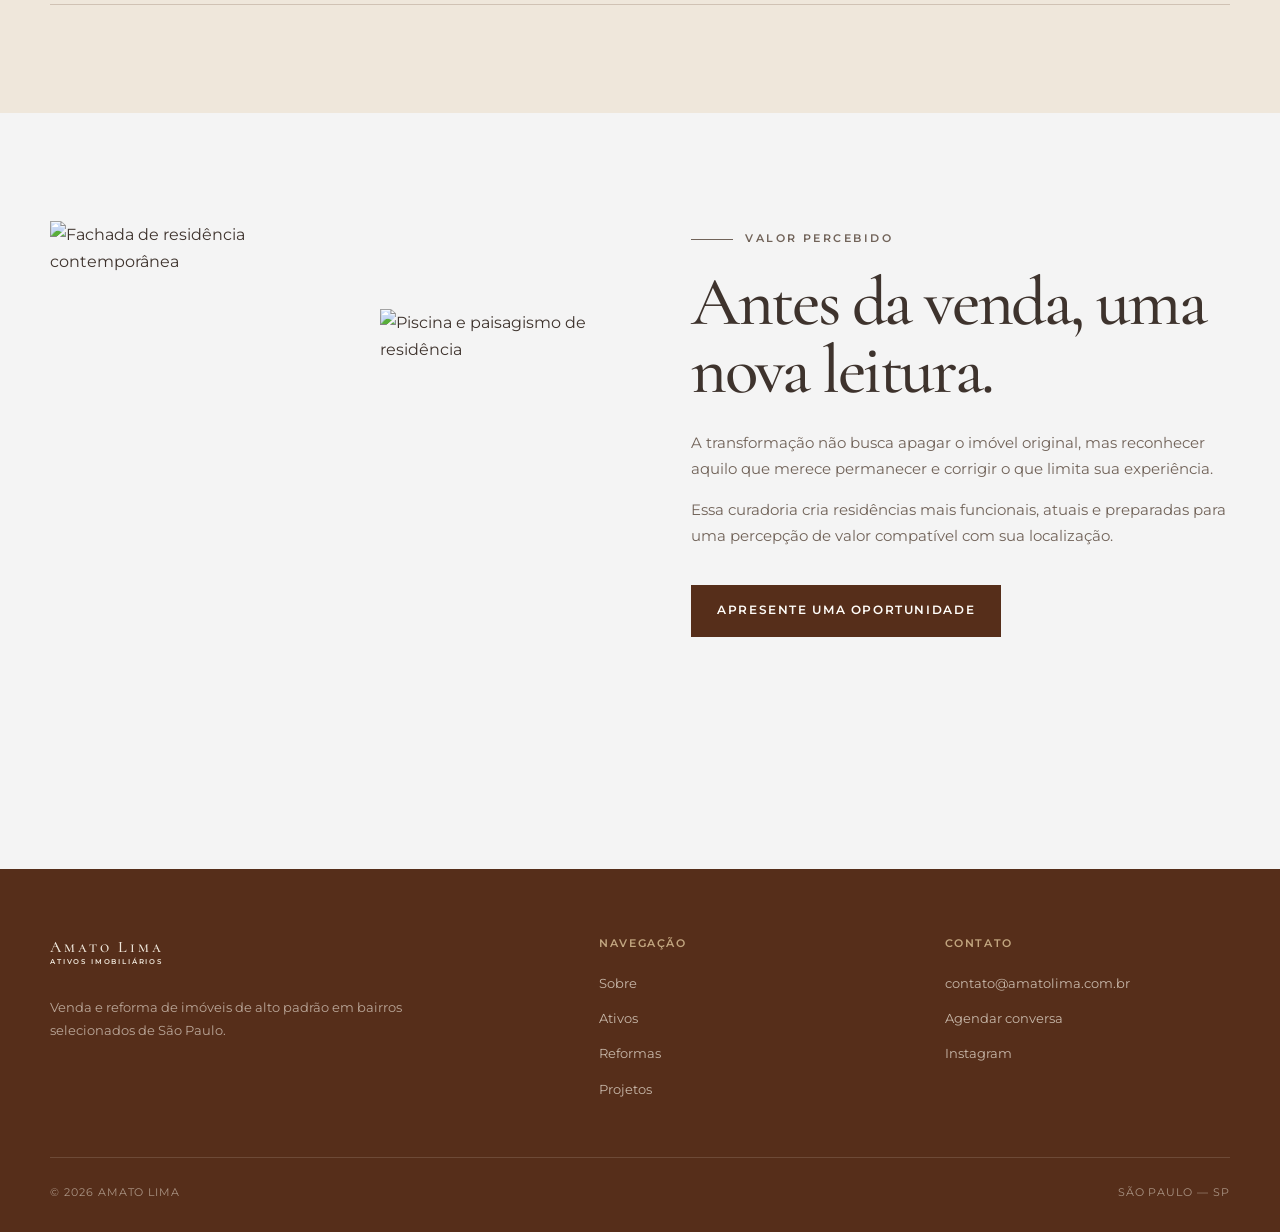
==== commit ffdc7dba: "Remove completamente o header do site" ====
--- a/ativos.html
+++ b/ativos.html
@@ -10,7 +10,6 @@
   </head>
   <body>
     <a class="skip-link" href="#conteudo">Ir para o conteúdo</a>
-    <header class="site-header"><div class="container header-inner"><a class="brand" href="index.html" aria-label="Amato Lima — página inicial"><img class="brand__mark" src="assets/images/monograma.png" alt="" /><span class="brand__text"><span class="brand__name">Amato Lima</span><span class="brand__descriptor">Ativos Imobiliários</span></span></a><nav class="site-nav" data-navigation aria-label="Navegação principal"><ul class="site-nav__list"><li><a href="index.html">Início</a></li><li><a href="sobre.html">Sobre</a></li><li><a href="ativos.html" aria-current="page">Ativos</a></li><li><a href="reformas.html">Reformas</a></li><li><a href="projetos.html">Projetos</a></li><li><a href="contato.html">Contato</a></li></ul></nav><a class="button header-cta" href="contato.html">Fale conosco</a><button class="menu-toggle" type="button" data-menu-toggle aria-label="Abrir menu" aria-expanded="false"><span></span></button></div></header>
 
     <main id="conteudo">
       <section class="page-hero">
--- a/assets/css/styles.css
+++ b/assets/css/styles.css
@@ -250,6 +250,7 @@
 }
 
 .site-header {
+  display: none !important;
   position: sticky;
   z-index: 100;
   top: 0;
@@ -736,13 +737,13 @@
 }
 
 .hero--art {
-  --hero-art-drop: clamp(110px, 11vw, 168px);
   position: relative;
-  min-height: calc(100svh + var(--hero-art-drop));
+  min-height: max(880px, 125svh);
   display: block;
   isolation: isolate;
   overflow: hidden;
-  background: #f1f1f1;
+  background:
+    radial-gradient(circle at 52% 25%, #fafafa 0, #f5f5f5 38%, #eeeeef 100%);
   color: #080604;
 }
 
@@ -751,7 +752,7 @@
   top: 0;
   left: 0;
   width: 100%;
-  height: 100svh;
+  height: 100%;
   overflow: visible;
   margin: 0;
   font-family: var(--wordmark);
@@ -769,14 +770,14 @@
 
 .hero-art__arte {
   z-index: 1;
-  top: clamp(58px, 6vh, 88px);
-  left: 3.7vw;
+  top: clamp(72px, 7.5vh, 106px);
+  left: 4.4vw;
   width: max-content;
   padding: 0.22em 0.32em 0.28em;
   margin: -0.22em -0.32em -0.28em;
   font-family: "Anastasia Script", "Pinyon Script", cursive;
-  font-size: clamp(14rem, 22vw, 22rem);
-  font-weight: 700;
+  font-size: clamp(14rem, 23vw, 23rem);
+  font-weight: 400;
   letter-spacing: -0.055em;
   line-height: 1.2;
   text-transform: none;
@@ -840,19 +841,19 @@
 }
 
 .hero-art__de {
-  top: 53.4%;
-  left: 49.3%;
+  top: 55.5%;
+  left: 46.2%;
   font-size: clamp(5.6rem, 8.3vw, 8.2rem);
   font-weight: 400;
   letter-spacing: 0.04em;
 }
 
 .hero-art__habitar {
-  top: 70.2%;
-  left: 52.4%;
-  font-size: clamp(5.2rem, 8vw, 7.9rem);
+  top: 70.8%;
+  left: 46.2%;
+  font-size: clamp(6rem, 9.4vw, 9.2rem);
   font-weight: 700;
-  letter-spacing: 0.085em;
+  letter-spacing: 0.065em;
 }
 
 .hero-art__wood {
@@ -864,7 +865,7 @@
   width: 100%;
   height: auto;
   max-width: none;
-  filter: brightness(73%) contrast(115%) saturate(115%);
+  filter: brightness(108%) contrast(92%) saturate(82%);
   opacity: 0;
   translate: 0 26px;
   animation: art-wood-arrival 1200ms 300ms cubic-bezier(0.22, 0.7, 0.2, 1) forwards;
@@ -1598,37 +1599,43 @@
   }
 
   .hero--art {
-    --hero-art-drop: 96px;
-    min-height: calc(100svh + var(--hero-art-drop));
+    min-height: max(860px, calc(100svh + 200px));
   }
 
   .hero-art__arte {
-    top: 16%;
+    top: 15%;
     left: 50%;
-    font-size: clamp(7.4rem, 34vw, 10.5rem);
+    font-size: clamp(8rem, 38vw, 11.4rem);
     letter-spacing: -0.07em;
     transform: translateX(-51%);
   }
 
   .hero-art__de {
-    top: 56%;
-    left: 50%;
-    font-size: clamp(3.9rem, 16vw, 5.4rem);
-    transform: translateX(-50%);
+    top: 50%;
+    left: 16%;
+    font-size: clamp(4.1rem, 17vw, 5.6rem);
+    transform: none;
   }
 
   .hero-art__habitar {
-    top: 68%;
-    left: 50%;
-    font-size: clamp(3.25rem, 13vw, 4.7rem);
-    letter-spacing: 0.07em;
-    transform: translateX(-50%);
+    top: 62%;
+    left: 16%;
+    font-size: clamp(3.7rem, 15.4vw, 5.2rem);
+    letter-spacing: 0.045em;
+    transform: none;
   }
 
   .hero-art__wood {
-    width: 178%;
-    max-width: none;
-    left: -39%;
+    right: 0;
+    bottom: 0;
+    left: 0;
+    width: 100%;
+    height: auto;
+    max-width: 100%;
+    object-fit: contain;
+    object-position: center bottom;
+    filter: brightness(112%) contrast(90%) saturate(80%);
+    transform: none;
   }
 
   .intro-grid,
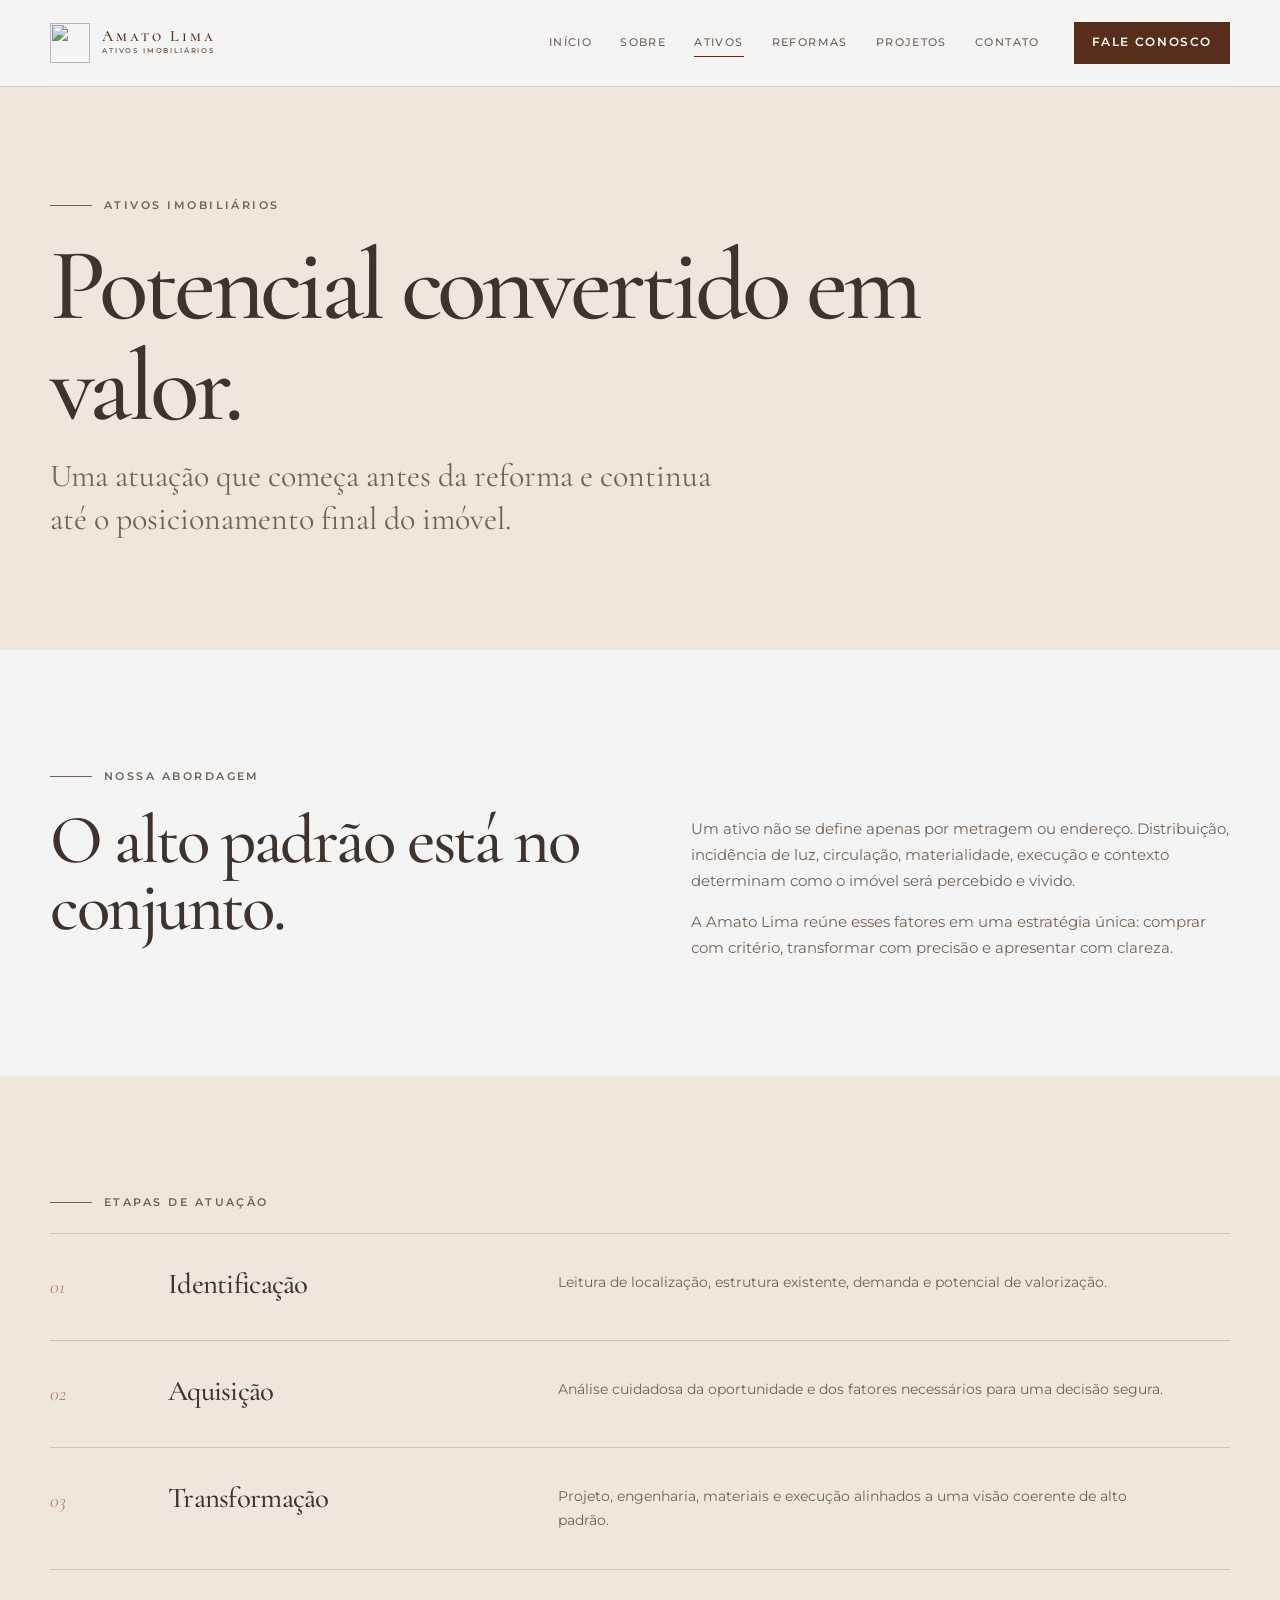
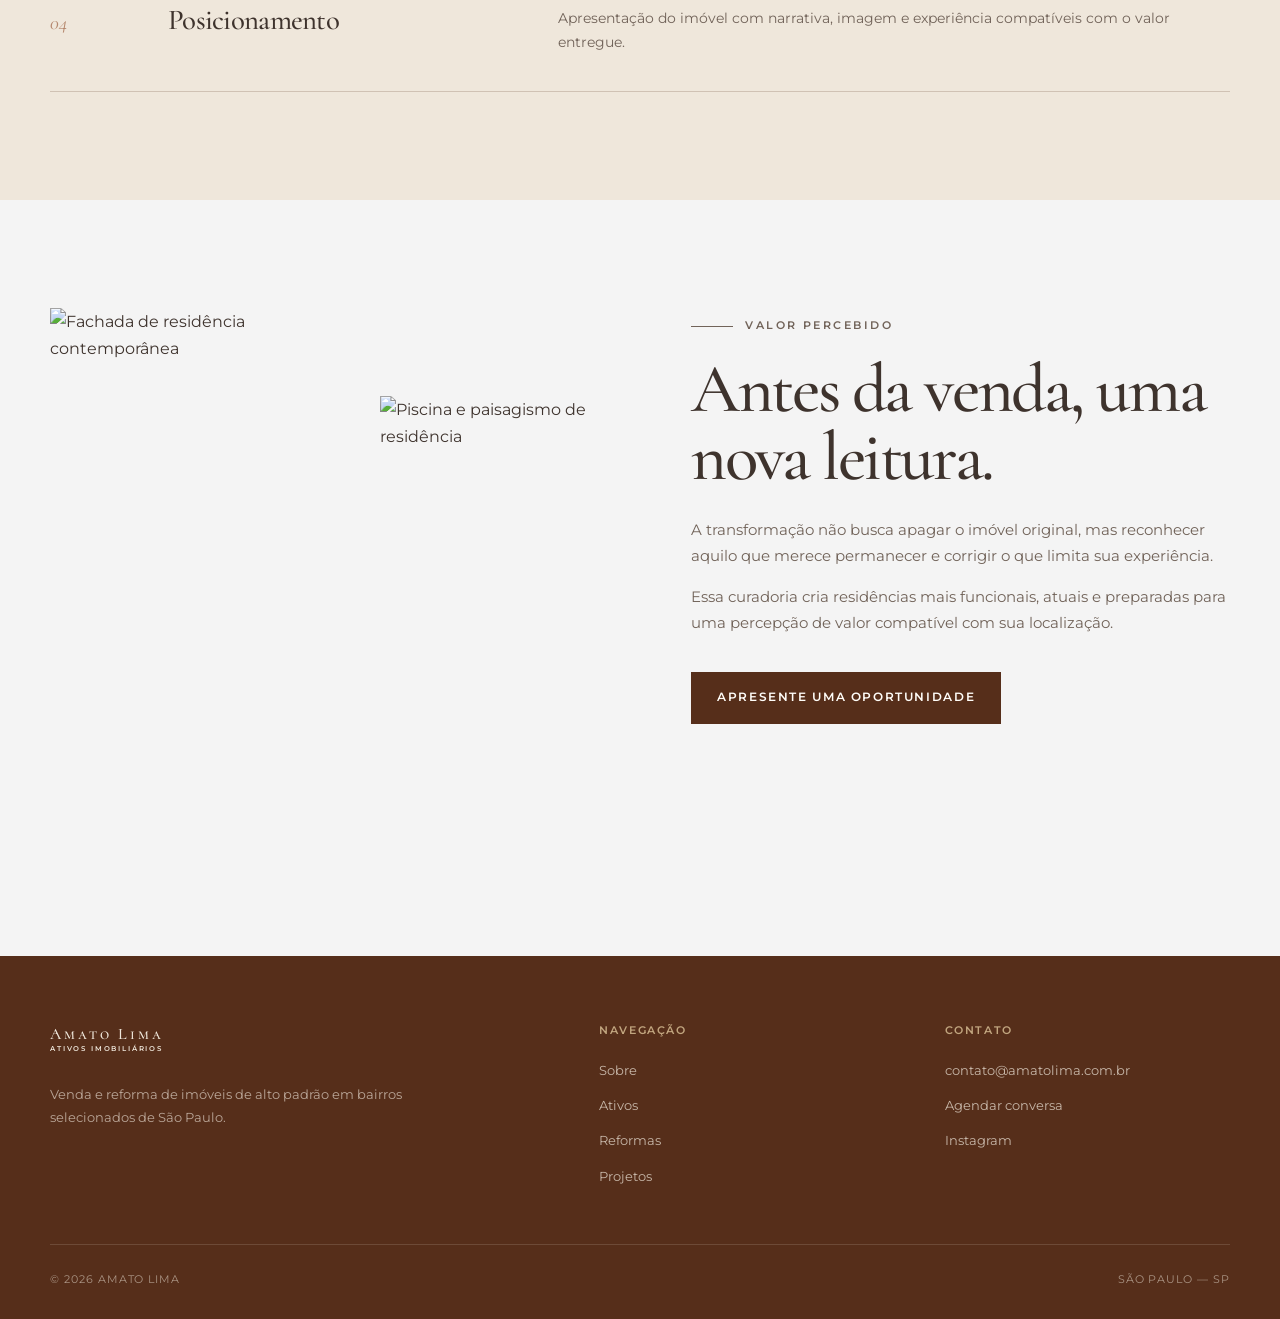
==== commit f7d2e450: "Restaura ativos.html a partir do ZIP enviado" ====
--- a/ativos.html
+++ b/ativos.html
@@ -10,6 +10,7 @@
   </head>
   <body>
     <a class="skip-link" href="#conteudo">Ir para o conteúdo</a>
+    <header class="site-header"><div class="container header-inner"><a class="brand" href="index.html" aria-label="Amato Lima — página inicial"><img class="brand__mark" src="assets/images/monograma.png" alt="" /><span class="brand__text"><span class="brand__name">Amato Lima</span><span class="brand__descriptor">Ativos Imobiliários</span></span></a><nav class="site-nav" data-navigation aria-label="Navegação principal"><ul class="site-nav__list"><li><a href="index.html">Início</a></li><li><a href="sobre.html">Sobre</a></li><li><a href="ativos.html" aria-current="page">Ativos</a></li><li><a href="reformas.html">Reformas</a></li><li><a href="projetos.html">Projetos</a></li><li><a href="contato.html">Contato</a></li></ul></nav><a class="button header-cta" href="contato.html">Fale conosco</a><button class="menu-toggle" type="button" data-menu-toggle aria-label="Abrir menu" aria-expanded="false"><span></span></button></div></header>
 
     <main id="conteudo">
       <section class="page-hero">
--- a/assets/css/styles.css
+++ b/assets/css/styles.css
@@ -250,7 +250,6 @@
 }
 
 .site-header {
-  display: none !important;
   position: sticky;
   z-index: 100;
   top: 0;
@@ -737,13 +736,13 @@
 }
 
 .hero--art {
+  --hero-art-drop: clamp(110px, 11vw, 168px);
   position: relative;
-  min-height: max(880px, 125svh);
+  min-height: calc(100svh + var(--hero-art-drop));
   display: block;
   isolation: isolate;
   overflow: hidden;
-  background:
-    radial-gradient(circle at 52% 25%, #fafafa 0, #f5f5f5 38%, #eeeeef 100%);
+  background: #f1f1f1;
   color: #080604;
 }
 
@@ -752,7 +751,7 @@
   top: 0;
   left: 0;
   width: 100%;
-  height: 100%;
+  height: 100svh;
   overflow: visible;
   margin: 0;
   font-family: var(--wordmark);
@@ -770,14 +769,14 @@
 
 .hero-art__arte {
   z-index: 1;
-  top: clamp(72px, 7.5vh, 106px);
-  left: 4.4vw;
+  top: clamp(58px, 6vh, 88px);
+  left: 3.7vw;
   width: max-content;
   padding: 0.22em 0.32em 0.28em;
   margin: -0.22em -0.32em -0.28em;
   font-family: "Anastasia Script", "Pinyon Script", cursive;
-  font-size: clamp(14rem, 23vw, 23rem);
-  font-weight: 400;
+  font-size: clamp(14rem, 22vw, 22rem);
+  font-weight: 700;
   letter-spacing: -0.055em;
   line-height: 1.2;
   text-transform: none;
@@ -841,19 +840,19 @@
 }
 
 .hero-art__de {
-  top: 55.5%;
-  left: 46.2%;
+  top: 53.4%;
+  left: 49.3%;
   font-size: clamp(5.6rem, 8.3vw, 8.2rem);
   font-weight: 400;
   letter-spacing: 0.04em;
 }
 
 .hero-art__habitar {
-  top: 70.8%;
-  left: 46.2%;
-  font-size: clamp(6rem, 9.4vw, 9.2rem);
+  top: 70.2%;
+  left: 52.4%;
+  font-size: clamp(5.2rem, 8vw, 7.9rem);
   font-weight: 700;
-  letter-spacing: 0.065em;
+  letter-spacing: 0.085em;
 }
 
 .hero-art__wood {
@@ -865,7 +864,7 @@
   width: 100%;
   height: auto;
   max-width: none;
-  filter: brightness(108%) contrast(92%) saturate(82%);
+  filter: brightness(73%) contrast(115%) saturate(115%);
   opacity: 0;
   translate: 0 26px;
   animation: art-wood-arrival 1200ms 300ms cubic-bezier(0.22, 0.7, 0.2, 1) forwards;
@@ -1599,43 +1598,37 @@
   }
 
   .hero--art {
-    min-height: max(860px, calc(100svh + 200px));
+    --hero-art-drop: 96px;
+    min-height: calc(100svh + var(--hero-art-drop));
   }
 
   .hero-art__arte {
-    top: 15%;
+    top: 16%;
     left: 50%;
-    font-size: clamp(8rem, 38vw, 11.4rem);
+    font-size: clamp(7.4rem, 34vw, 10.5rem);
     letter-spacing: -0.07em;
     transform: translateX(-51%);
   }
 
   .hero-art__de {
-    top: 50%;
-    left: 16%;
-    font-size: clamp(4.1rem, 17vw, 5.6rem);
-    transform: none;
+    top: 56%;
+    left: 50%;
+    font-size: clamp(3.9rem, 16vw, 5.4rem);
+    transform: translateX(-50%);
   }
 
   .hero-art__habitar {
-    top: 62%;
-    left: 16%;
-    font-size: clamp(3.7rem, 15.4vw, 5.2rem);
-    letter-spacing: 0.045em;
-    transform: none;
+    top: 68%;
+    left: 50%;
+    font-size: clamp(3.25rem, 13vw, 4.7rem);
+    letter-spacing: 0.07em;
+    transform: translateX(-50%);
   }
 
   .hero-art__wood {
-    right: 0;
-    bottom: 0;
-    left: 0;
-    width: 100%;
-    height: auto;
-    max-width: 100%;
-    object-fit: contain;
-    object-position: center bottom;
-    filter: brightness(112%) contrast(90%) saturate(80%);
-    transform: none;
+    width: 178%;
+    max-width: none;
+    left: -39%;
   }
 
   .intro-grid,
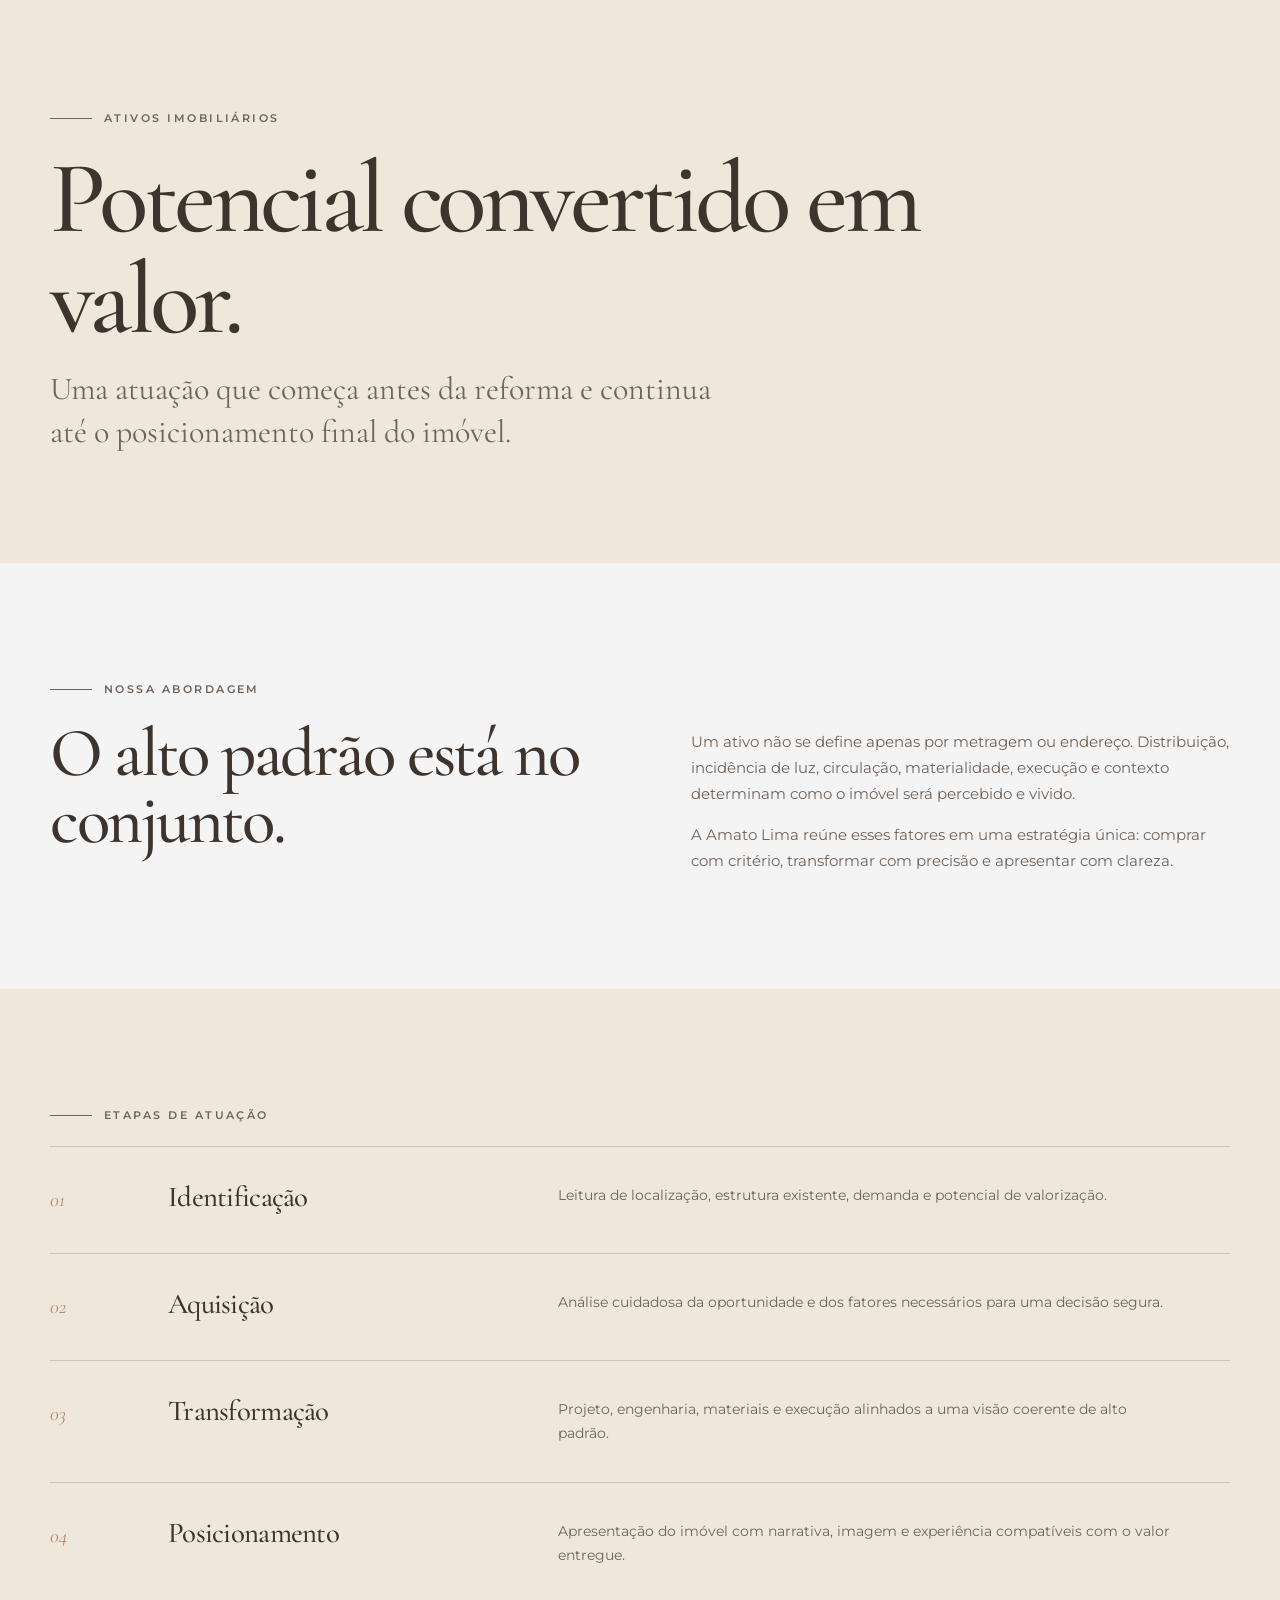
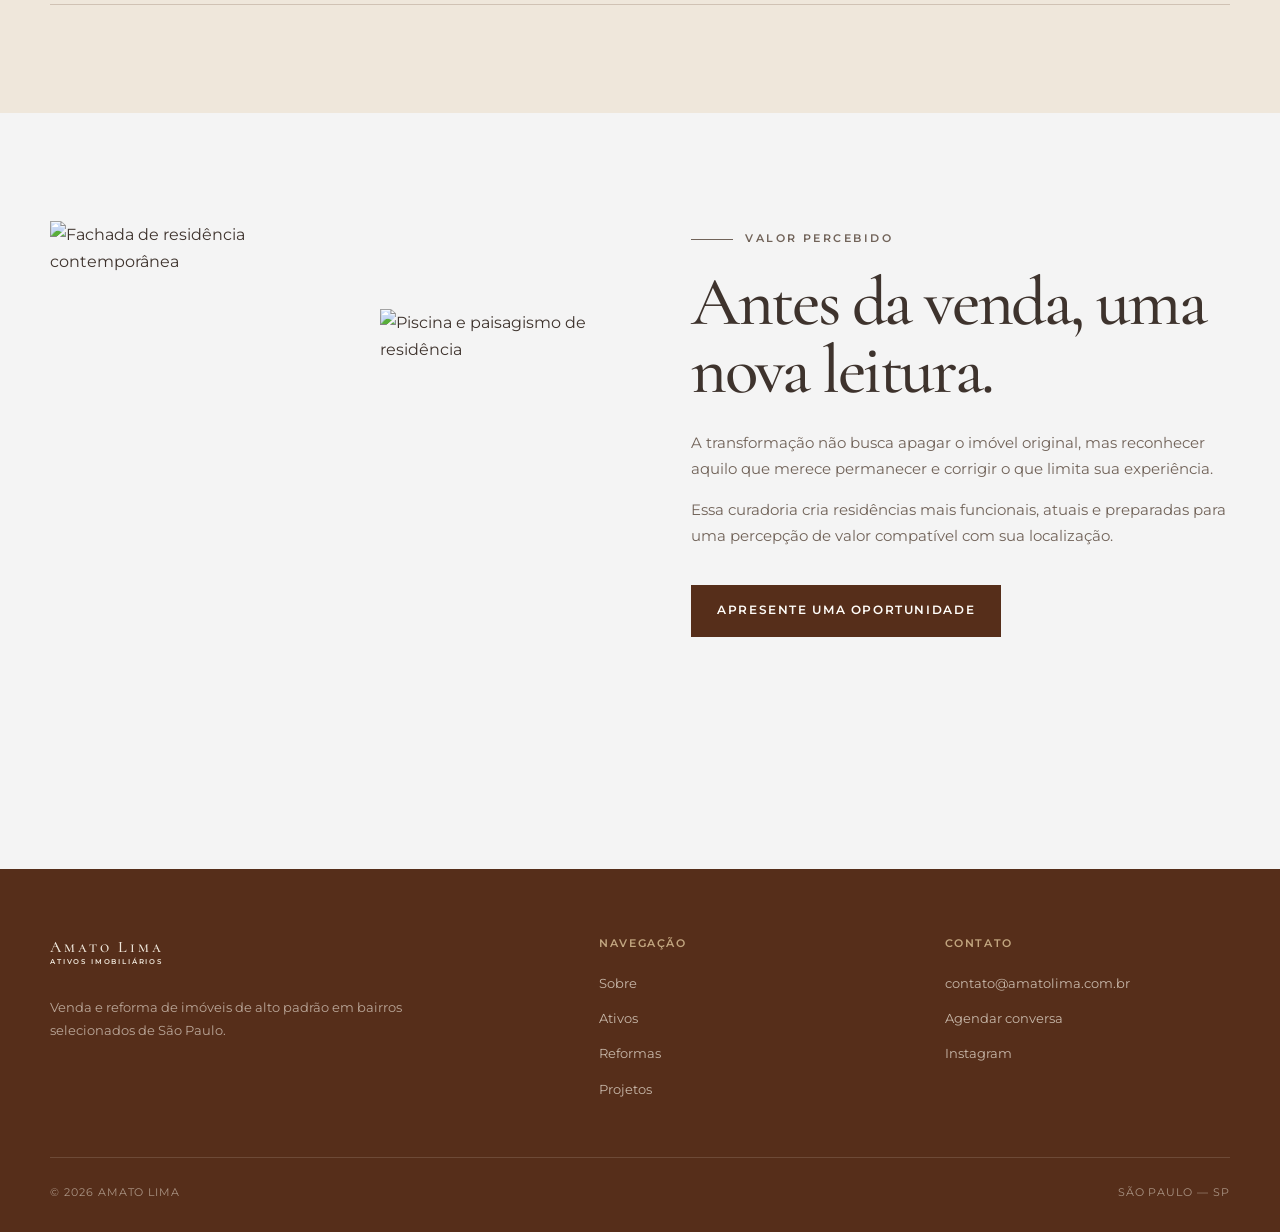
==== commit fc3aec7b: "Restaura ativos.html ao estado anterior ao ZIP" ====
--- a/ativos.html
+++ b/ativos.html
@@ -10,7 +10,6 @@
   </head>
   <body>
     <a class="skip-link" href="#conteudo">Ir para o conteúdo</a>
-    <header class="site-header"><div class="container header-inner"><a class="brand" href="index.html" aria-label="Amato Lima — página inicial"><img class="brand__mark" src="assets/images/monograma.png" alt="" /><span class="brand__text"><span class="brand__name">Amato Lima</span><span class="brand__descriptor">Ativos Imobiliários</span></span></a><nav class="site-nav" data-navigation aria-label="Navegação principal"><ul class="site-nav__list"><li><a href="index.html">Início</a></li><li><a href="sobre.html">Sobre</a></li><li><a href="ativos.html" aria-current="page">Ativos</a></li><li><a href="reformas.html">Reformas</a></li><li><a href="projetos.html">Projetos</a></li><li><a href="contato.html">Contato</a></li></ul></nav><a class="button header-cta" href="contato.html">Fale conosco</a><button class="menu-toggle" type="button" data-menu-toggle aria-label="Abrir menu" aria-expanded="false"><span></span></button></div></header>
 
     <main id="conteudo">
       <section class="page-hero">
--- a/assets/css/styles.css
+++ b/assets/css/styles.css
@@ -1,5 +1,10 @@
+/* ========================================================================== */
+/* 01. FONTES                                                                 */
+/* Importa as famílias tipográficas externas usadas no site.                  */
+/* ========================================================================== */
 @import url("https://fonts.googleapis.com/css2?family=Cormorant+Garamond:ital,wght@0,400;0,500;0,600;1,400;1,500&family=Cormorant+SC:wght@400;500;600;700&family=Montserrat:wght@300;400;500;600&display=swap");
 
+/* Registra a fonte cursiva Anastasia Script usada na palavra "Arte" do hero. */
 @font-face {
   font-family: "Anastasia Script";
   src: url("../fonts/anastasia-script-regular.ttf") format("truetype");
@@ -8,6 +13,10 @@
   font-display: swap;
 }
 
+/* ========================================================================== */
+/* 02. TOKENS GLOBAIS                                                         */
+/* Centraliza cores, fontes, sombras e largura máxima reutilizadas no projeto. */
+/* ========================================================================== */
 :root {
   --nevoa: #f4f4f4;
   --linho: #efe7db;
@@ -27,1709 +36,320 @@
   --container: min(1180px, calc(100% - 48px));
 }
 
-* {
-  box-sizing: border-box;
+/* ========================================================================== */
+/* 03. RESET E BASE                                                           */
+/* Normaliza medidas, comportamento da página, mídia, links e formulários.    */
+/* ========================================================================== */
+* { box-sizing: border-box; }
+html { scroll-behavior: smooth; }
+body { margin: 0; color: var(--text); background: var(--nevoa); font-family: var(--sans); font-size: 16px; line-height: 1.7; -webkit-font-smoothing: antialiased; }
+body.menu-open { overflow: hidden; }
+img { display: block; max-width: 100%; }
+a { color: inherit; text-decoration: none; }
+button, input, select, textarea { font: inherit; }
+button, a { -webkit-tap-highlight-color: transparent; }
+
+/* Link de acessibilidade exibido quando recebe foco pelo teclado. */
+.skip-link { position: fixed; z-index: 999; top: 10px; left: 10px; padding: 10px 16px; background: var(--cacau); color: var(--white); transform: translateY(-160%); transition: transform 180ms ease; }
+.skip-link:focus { transform: translateY(0); }
+
+/* ========================================================================== */
+/* 04. LAYOUT GLOBAL E SEÇÕES                                                 */
+/* Define containers, espaçamentos e variações de fundo das seções.           */
+/* ========================================================================== */
+.container { width: var(--container); margin-inline: auto; }
+.section { padding: 108px 0; }
+.section--compact { padding: 72px 0; }
+.section--linen { background: var(--linho); }
+.section--cocoa { color: var(--linho); background: var(--cacau); }
+
+/* ========================================================================== */
+/* 05. TIPOGRAFIA E TEXTOS                                                    */
+/* Controla títulos, subtítulos editoriais, textos corridos e microtextos.    */
+/* ========================================================================== */
+.eyebrow { display: inline-flex; align-items: center; gap: 12px; margin: 0 0 22px; color: var(--taupe); font-size: .7rem; font-weight: 600; letter-spacing: .22em; line-height: 1.4; text-transform: uppercase; }
+.eyebrow::before { width: 42px; height: 1px; content: ""; background: currentColor; }
+.section--cocoa .eyebrow { color: var(--camelo); }
+.display, h1, h2, h3, p { margin-top: 0; }
+h1, h2, h3 { font-family: var(--serif); font-weight: 500; line-height: .98; }
+h1 { margin-bottom: 28px; font-size: clamp(4rem,8vw,8.2rem); letter-spacing: -.045em; }
+h2 { margin-bottom: 26px; font-size: clamp(2.8rem,5.4vw,5.6rem); letter-spacing: -.035em; }
+h3 { margin-bottom: 15px; font-size: clamp(1.7rem,3vw,2.65rem); letter-spacing: -.025em; }
+.lead { max-width: 760px; color: var(--taupe); font-family: var(--serif); font-size: clamp(1.35rem,2.5vw,2rem); line-height: 1.35; }
+.section--cocoa .lead { color: rgba(239,231,219,.82); }
+.body-copy { max-width: 640px; color: var(--taupe); font-size: .95rem; }
+.body-copy p:last-child { margin-bottom: 0; }
+.micro { font-size: .72rem; letter-spacing: .16em; line-height: 1.5; text-transform: uppercase; }
+
+/* ========================================================================== */
+/* 06. BOTÕES                                                                 */
+/* Define botão padrão e suas variações ghost e light.                        */
+/* ========================================================================== */
+.button-row { display: flex; flex-wrap: wrap; gap: 14px; margin-top: 36px; }
+.button { display: inline-flex; min-height: 52px; align-items: center; justify-content: center; padding: 14px 25px; border: 1px solid var(--cacau); background: var(--cacau); color: var(--white); font-size: .72rem; font-weight: 600; letter-spacing: .14em; text-transform: uppercase; transition: background 180ms ease,color 180ms ease,transform 180ms ease; }
+.button:hover,.button:focus-visible { background: transparent; color: var(--cacau); transform: translateY(-2px); }
+.button--ghost { background: transparent; color: var(--cacau); }
+.button--ghost:hover,.button--ghost:focus-visible { background: var(--cacau); color: var(--white); }
+.button--light { border-color: var(--linho); background: var(--linho); color: var(--cacau); }
+.button--light:hover,.button--light:focus-visible { background: transparent; color: var(--linho); }
+
+/* ========================================================================== */
+/* 07. HEADER, MARCA E NAVEGAÇÃO                                              */
+/* Controla cabeçalho, logo, menu principal, CTA e botão do menu mobile.      */
+/* ========================================================================== */
+.site-header { display: none !important; position: sticky; z-index: 100; top: 0; border-bottom: 1px solid var(--line); background: rgba(244,244,244,.92); backdrop-filter: blur(18px); }
+.header-inner { display: grid; min-height: 86px; grid-template-columns: auto 1fr auto; align-items: center; gap: 34px; }
+.brand { display: inline-flex; align-items: center; gap: 12px; }
+.brand__mark { width: 40px; height: 40px; object-fit: contain; mix-blend-mode: multiply; }
+.brand__text { display: grid; gap: 1px; }
+.brand__name { color: var(--cacau); font-family: var(--wordmark); font-size: 1rem; font-weight: 500; letter-spacing: .18em; line-height: 1; }
+.brand__descriptor { color: var(--taupe); font-size: .46rem; font-weight: 600; letter-spacing: .25em; text-transform: uppercase; }
+.site-nav { justify-self: end; }
+.site-nav__list { display: flex; align-items: center; gap: clamp(16px,2.2vw,34px); margin: 0; padding: 0; list-style: none; }
+.site-nav a { position: relative; display: inline-block; padding: 12px 0; color: var(--taupe); font-size: .66rem; font-weight: 500; letter-spacing: .13em; text-transform: uppercase; }
+.site-nav a::after { position: absolute; right: 0; bottom: 7px; left: 0; height: 1px; content: ""; background: var(--cacau); transform: scaleX(0); transform-origin: right; transition: transform 180ms ease; }
+.site-nav a:hover::after,.site-nav a:focus-visible::after,.site-nav a[aria-current="page"]::after { transform: scaleX(1); transform-origin: left; }
+.header-cta { min-height: 42px; padding: 10px 17px; }
+.menu-toggle { display: none; width: 44px; height: 44px; border: 1px solid var(--line); background: transparent; color: var(--cacau); cursor: pointer; }
+.menu-toggle span,.menu-toggle::before,.menu-toggle::after { display: block; width: 19px; height: 1px; margin: 5px auto; content: ""; background: currentColor; transition: transform 180ms ease,opacity 180ms ease; }
+.menu-open .menu-toggle span { opacity: 0; }
+.menu-open .menu-toggle::before { transform: translateY(6px) rotate(45deg); }
+.menu-open .menu-toggle::after { transform: translateY(-6px) rotate(-45deg); }
+
+/* ========================================================================== */
+/* 08. HERO GENÉRICO                                                          */
+/* Estrutura de hero reutilizada pelas páginas que não usam o hero "Arte".   */
+/* ========================================================================== */
+.hero { min-height: calc(100svh - 86px); display: grid; grid-template-columns: minmax(0,1.05fr) minmax(420px,.95fr); background: var(--linho); }
+.hero__content { display: flex; align-items: center; padding: clamp(70px,9vw,140px) max(24px,calc((100vw - 1180px)/2)); padding-right: clamp(42px,7vw,100px); }
+.hero__content-inner { max-width: 690px; }
+.hero__title em { display: block; color: var(--terracota); font-weight: 400; }
+.hero__visual { position: relative; min-height: 650px; overflow: hidden; background: var(--salvia); }
+.hero__visual img { width: 100%; height: 5%; object-fit: cover; object-position: center; filter: saturate(.8) contrast(.95); transform: scale(1.01); }
+.hero__visual::after { position: absolute; inset: 0; content: ""; background: linear-gradient(180deg,transparent 50%,rgba(86,46,26,.36)); }
+.hero__caption { position: absolute; z-index: 1; right: 34px; bottom: 28px; left: 34px; display: flex; justify-content: space-between; color: var(--white); }
+.hero__seal { position: absolute; z-index: 2; top: 36px; left: -48px; width: 118px; height: 118px; display: grid; place-items: center; border: 1px solid rgba(255,253,249,.72); border-radius: 50%; color: var(--white); font-family: var(--serif); font-size: 1.15rem; font-style: italic; line-height: 1; text-align: center; }
+
+/* ========================================================================== */
+/* 09. HEADER DA HOME                                                         */
+/* Aparência específica do header sobreposto na página inicial.               */
+/* ========================================================================== */
+.home-page .site-header--overlay { position: fixed; width: 100%; border-bottom-color: rgba(86,46,26,.14); background: transparent; color: var(--cacau); backdrop-filter: none; transition: border-color 300ms ease,background 300ms ease,box-shadow 300ms ease,color 300ms ease; }
+.home-page .site-header--overlay .brand__mark { display: none; }
+.home-page .site-header--overlay .brand__name,.home-page .site-header--overlay .site-nav a { color: var(--cacau); }
+.home-page .site-header--overlay .brand__descriptor { color: var(--taupe); }
+.home-page .site-header--overlay .site-nav a::after { background: var(--cacau); }
+.home-page .site-header--overlay .header-cta { border-color: var(--cacau); background: var(--cacau); color: var(--white); }
+.home-page .site-header--overlay .header-cta:hover,.home-page .site-header--overlay .header-cta:focus-visible { border-color: var(--cacau); background: transparent; color: var(--cacau); }
+.home-page .site-header--overlay .menu-toggle { border-color: rgba(86,46,26,.24); color: var(--cacau); }
+
+/* ========================================================================== */
+/* 10. HOME — HERO "ARTE DE HABITAR"                                         */
+/* Toda a composição visual do primeiro quadro da home fica nesta seção.      */
+/* ========================================================================== */
+
+/* Container principal do hero: altura, recorte e fundo. */
+.hero--art { position: relative; min-height: max(880px,125svh); display: block; isolation: isolate; overflow: hidden; background: radial-gradient(circle at 52% 25%,#fafafa 0,#f5f5f5 38%,#eeeeef 100%); color: #080604; }
+
+/* Área absoluta que contém as três palavras do título. */
+.hero-art__headline { position: absolute; top: 0; left: 0; width: 100%; height: 100%; overflow: visible; margin: 0; font-family: var(--wordmark); font-weight: 700; line-height: 1; text-transform: uppercase; }
+
+/* Posicionamento absoluto compartilhado por Arte, De e Habitar. */
+.hero-art__arte,.hero-art__de,.hero-art__habitar { position: absolute; display: block; }
+
+/* Palavra ARTE: posição geral, fonte cursiva, tamanho, gradiente e entrada. */
+.hero-art__arte { z-index: 1; top: clamp(140px,15.6vh,213px); left: 4.4vw; width: max-content; padding: .22em .32em .28em; margin: -.22em -.32em -.28em; font-family: "Anastasia Script","Pinyon Script",cursive; font-size: clamp(16.38rem,26.91vw,26.91rem); font-weight: 400; letter-spacing: -.055em; line-height: 1.2; text-transform: none; white-space: nowrap; background-image: linear-gradient(135deg,#a18a63,#f2e6d8,#a98755,#916037,#b48652,#68452f,#e5c994,#a18a63,#f2e6d8,#a98755,#916037,#b48652,#68452f,#e5c994); background-size: 700% 100%; background-position: 0% 50%; background-clip: text; -webkit-background-clip: text; color: transparent; -webkit-text-fill-color: transparent; opacity: 0; translate: 0 24px; animation: art-script-arrival 1100ms 180ms cubic-bezier(.22,.7,.2,1) forwards,hero-text-gradient 5s 1300ms linear infinite; }
+
+/* Letra A separada: permite ajustar somente o A sem afetar o RTE. */
+.hero-art__a { display: inline-block; }
+
+/* Trecho RTE separado: controla exclusivamente a distância entre A e RTE. */
+.hero-art__rte { display: inline-block; margin-left: -0.18em; }
+
+/* Estilo compartilhado de DE e HABITAR: fonte, gradiente e animação. */
+.hero-art__de,.hero-art__habitar { z-index: 3; font-family: var(--wordmark); line-height: .86; background-image: linear-gradient(135deg,#ac8645,#f0e6db,#ffe9c7,#ffedd4,#ac8645,#f0e6db,#ffe9c7,#ffedd4); background-size: 400% 100%; background-position: 0% 50%; background-clip: text; -webkit-background-clip: text; color: transparent; -webkit-text-fill-color: transparent; opacity: 0; animation: art-serif-arrival 900ms 700ms ease forwards,hero-text-gradient 5s 1600ms linear infinite; }
+
+/* Palavra DE: posição, tamanho, peso e espaçamento entre letras. */
+.hero-art__de { top: 55.5%; left: 46.2%; font-size: clamp(5.6rem,8.3vw,8.2rem); font-weight: 400; letter-spacing: .04em; }
+
+/* Palavra HABITAR: posição, tamanho, peso e espaçamento entre letras. */
+.hero-art__habitar { top: 70.8%; left: 46.2%; font-size: clamp(6rem,9.4vw,9.2rem); font-weight: 700; letter-spacing: .065em; }
+
+/* Imagem/máscara de madeira: camada sobre Arte e atrás de De/Habitar. */
+.hero-art__wood { position: absolute; z-index: 2; right: 0; bottom: 0; left: 0; width: 100%; height: auto; max-width: none; filter: brightness(108%) contrast(92%) saturate(82%); opacity: 0; translate: 0 26px; animation: art-wood-arrival 1200ms 300ms cubic-bezier(.22,.7,.2,1) forwards; }
+
+/* ========================================================================== */
+/* 11. ANIMAÇÕES DO HERO                                                      */
+/* Entradas do texto/imagem e movimento contínuo dos gradientes.              */
+/* ========================================================================== */
+@keyframes art-script-arrival { to { opacity: 1; translate: 0 0; } }
+@keyframes art-serif-arrival { from { opacity: 0; translate: 0 14px; } to { opacity: 1; translate: 0 0; } }
+@keyframes art-wood-arrival { to { opacity: 1; translate: 0 0; } }
+@keyframes hero-text-gradient { 0% { background-position: 0% 50%; } 50% { background-position: 100% 50%; } 100% { background-position: 0% 50%; } }
+
+/* ========================================================================== */
+/* 12. GRIDS DE CONTEÚDO                                                      */
+/* Estruturas de introdução, fundamentos e pares de imagens.                  */
+/* ========================================================================== */
+.intro-grid,.split-grid { display: grid; grid-template-columns: minmax(0,1fr) minmax(0,1fr); align-items: start; gap: clamp(48px,8vw,120px); }
+.intro-grid__aside { padding-top: 58px; }
+.principles { display: grid; grid-template-columns: repeat(3,1fr); border-top: 1px solid var(--line); border-left: 1px solid var(--line); }
+.principle { min-height: 290px; padding: 34px; border-right: 1px solid var(--line); border-bottom: 1px solid var(--line); background: rgba(255,253,249,.38); }
+.principle__number { display: block; margin-bottom: 55px; color: var(--terracota); font-family: var(--serif); font-size: 1.2rem; font-style: italic; }
+.principle p { margin-bottom: 0; color: var(--taupe); font-size: .86rem; }
+.image-pair { display: grid; grid-template-columns: 1.2fr .8fr; gap: 16px; }
+.image-pair img { width: 100%; height: 540px; object-fit: cover; }
+.image-pair img:nth-child(2) { height: 410px; margin-top: 88px; }
+
+/* ========================================================================== */
+/* 13. PROJETOS                                                               */
+/* Grid editorial, imagens, overlays, legendas e hover dos cards de projeto.  */
+/* ========================================================================== */
+.project-grid { display: grid; grid-template-columns: repeat(12,1fr); gap: 18px; }
+.project-card { position: relative; min-height: 460px; overflow: hidden; background: var(--taupe); }
+.project-card:nth-child(1),.project-card:nth-child(4) { grid-column: span 7; }
+.project-card:nth-child(2),.project-card:nth-child(3) { grid-column: span 5; }
+.project-card img { width: 100%; height: 100%; object-fit: cover; transition: transform 700ms cubic-bezier(.2,.75,.25,1); }
+.project-card::after { position: absolute; inset: 0; content: ""; background: linear-gradient(180deg,transparent 40%,rgba(45,28,20,.76)); }
+.project-card:hover img { transform: scale(1.045); }
+.project-card__caption { position: absolute; z-index: 1; right: 28px; bottom: 25px; left: 28px; display: flex; align-items: end; justify-content: space-between; gap: 18px; color: var(--white); }
+.project-card__caption h3 { margin: 0; font-size: 2rem; }
+.project-card__caption span { font-size: .62rem; letter-spacing: .12em; text-transform: uppercase; }
+
+/* ========================================================================== */
+/* 14. FAIXA DE CITAÇÃO                                                       */
+/* Seção escura com citação principal e círculo decorativo.                   */
+/* ========================================================================== */
+.quote-band { position: relative; overflow: hidden; }
+.quote-band::before { position: absolute; top: -80px; right: -40px; width: 380px; height: 380px; border: 1px solid rgba(193,165,127,.25); border-radius: 50%; content: ""; }
+.quote-band blockquote { max-width: 980px; margin: 0; font-family: var(--serif); font-size: clamp(2.8rem,6vw,6rem); font-weight: 400; letter-spacing: -.035em; line-height: 1.02; }
+
+/* ========================================================================== */
+/* 15. HERO DAS PÁGINAS INTERNAS                                              */
+/* Cabeçalho visual das páginas internas, com ou sem imagem de fundo.         */
+/* ========================================================================== */
+.page-hero { position: relative; min-height: 520px; display: grid; align-items: end; overflow: hidden; background: var(--linho); }
+.page-hero--image { min-height: 640px; color: var(--white); }
+.page-hero__image { position: absolute; inset: 0; width: 100%; height: 100%; object-fit: cover; filter: saturate(.72); }
+.page-hero--image::after { position: absolute; inset: 0; content: ""; background: linear-gradient(90deg,rgba(48,30,21,.78),rgba(48,30,21,.18)); }
+.page-hero__content { position: relative; z-index: 1; width: var(--container); margin-inline: auto; padding: 100px 0 78px; }
+.page-hero__content h1 { max-width: 920px; margin-bottom: 18px; }
+.page-hero__content .lead { max-width: 670px; }
+.page-hero--image .eyebrow,.page-hero--image .lead { color: rgba(255,253,249,.84); }
+
+/* ========================================================================== */
+/* 16. FATOS, MONOGRAMA E ETAPAS                                              */
+/* Blocos informativos usados em páginas institucionais e de processo.        */
+/* ========================================================================== */
+.facts-grid { display: grid; grid-template-columns: repeat(3,1fr); border-top: 1px solid var(--line); }
+.fact { padding: 36px 24px 36px 0; border-right: 1px solid var(--line); }
+.fact + .fact { padding-left: 36px; }
+.fact:last-child { border-right: 0; }
+.fact strong { display: block; color: var(--cacau); font-family: var(--serif); font-size: 2.1rem; font-weight: 500; }
+.fact span { color: var(--taupe); font-size: .73rem; letter-spacing: .12em; text-transform: uppercase; }
+.monogram-story { display: grid; grid-template-columns: minmax(280px,.75fr) minmax(0,1.25fr); align-items: center; gap: clamp(50px,9vw,130px); }
+.monogram-frame { aspect-ratio: 1; display: grid; place-items: center; border: 1px solid var(--line); background: var(--white); }
+.monogram-frame img { width: 62%; mix-blend-mode: multiply; }
+.steps { counter-reset: step; border-top: 1px solid var(--line); }
+.step { display: grid; grid-template-columns: 90px .7fr 1.3fr; gap: 28px; padding: 36px 0; border-bottom: 1px solid var(--line); counter-increment: step; }
+.step::before { color: var(--terracota); content: "0" counter(step); font-family: var(--serif); font-size: 1.25rem; font-style: italic; }
+.step h3 { margin: 0; font-size: 1.8rem; }
+.step p { max-width: 620px; margin: 0; color: var(--taupe); font-size: .9rem; }
+
+/* ========================================================================== */
+/* 17. CARDS DE DESTAQUE                                                      */
+/* Grade de benefícios/atributos e variações cromáticas dos quatro cards.     */
+/* ========================================================================== */
+.feature-grid { display: grid; grid-template-columns: repeat(2,1fr); gap: 18px; }
+.feature-card { min-height: 300px; padding: 38px; border: 1px solid var(--line); background: var(--white); }
+.feature-card:nth-child(2) { background: var(--linho); }
+.feature-card:nth-child(3) { background: var(--salvia); }
+.feature-card:nth-child(4) { color: var(--linho); background: var(--cacau); }
+.feature-card__index { display: block; margin-bottom: 65px; color: var(--terracota); font-family: var(--serif); font-style: italic; }
+.feature-card:nth-child(4) .feature-card__index { color: var(--camelo); }
+.feature-card p { max-width: 480px; margin-bottom: 0; color: var(--taupe); font-size: .88rem; }
+.feature-card:nth-child(4) p { color: rgba(239,231,219,.76); }
+
+/* ========================================================================== */
+/* 18. GALERIA                                                                */
+/* Grid de imagens, proporções especiais, hover e rótulos das imagens.        */
+/* ========================================================================== */
+.gallery-grid { display: grid; grid-template-columns: repeat(3,1fr); gap: 18px; }
+.gallery-item { position: relative; min-height: 430px; overflow: hidden; background: var(--linho); }
+.gallery-item:nth-child(1),.gallery-item:nth-child(5) { grid-row: span 2; min-height: 878px; }
+.gallery-item img { width: 100%; height: 100%; object-fit: cover; transition: transform 600ms ease; }
+.gallery-item:hover img { transform: scale(1.035); }
+.gallery-item__label { position: absolute; right: 18px; bottom: 18px; left: 18px; padding: 14px 16px; background: rgba(244,244,244,.9); color: var(--cacau); font-size: .66rem; letter-spacing: .12em; text-transform: uppercase; backdrop-filter: blur(10px); }
+
+/* ========================================================================== */
+/* 19. CONTATO E FORMULÁRIO                                                   */
+/* Layout da página de contato, lista de dados e campos do formulário.        */
+/* ========================================================================== */
+.contact-grid { display: grid; grid-template-columns: .8fr 1.2fr; gap: clamp(50px,9vw,130px); }
+.contact-list { display: grid; gap: 22px; margin: 45px 0 0; padding: 0; list-style: none; }
+.contact-list span { display: block; margin-bottom: 4px; color: var(--taupe); font-size: .63rem; letter-spacing: .14em; text-transform: uppercase; }
+.contact-list a { font-family: var(--serif); font-size: 1.35rem; }
+.contact-form { display: grid; grid-template-columns: 1fr 1fr; gap: 20px; padding: clamp(28px,5vw,58px); background: var(--linho); }
+.form-field { display: grid; gap: 8px; }
+.form-field--full { grid-column: 1/-1; }
+.form-field label { color: var(--taupe); font-size: .66rem; font-weight: 600; letter-spacing: .12em; text-transform: uppercase; }
+.form-field input,.form-field select,.form-field textarea { width: 100%; border: 0; border-bottom: 1px solid var(--line); border-radius: 0; outline: 0; background: transparent; color: var(--text); padding: 12px 0; }
+.form-field textarea { min-height: 130px; resize: vertical; }
+.form-field input:focus,.form-field select:focus,.form-field textarea:focus { border-color: var(--cacau); }
+.form-status { min-height: 24px; grid-column: 1/-1; margin: 0; color: var(--taupe); font-size: .8rem; }
+
+/* ========================================================================== */
+/* 20. RODAPÉ                                                                 */
+/* Estrutura, marca, navegação e linha inferior do footer.                    */
+/* ========================================================================== */
+.site-footer { padding: 70px 0 30px; color: var(--linho); background: var(--cacau); }
+.footer-grid { display: grid; grid-template-columns: 1.2fr .7fr .7fr; gap: 60px; padding-bottom: 55px; }
+.footer-brand .brand__name,.footer-brand .brand__descriptor { color: var(--linho); }
+.footer-brand p { max-width: 430px; margin: 28px 0 0; color: rgba(239,231,219,.65); font-size: .84rem; }
+.footer-column h3 { margin-bottom: 20px; color: var(--camelo); font-family: var(--sans); font-size: .67rem; font-weight: 600; letter-spacing: .15em; text-transform: uppercase; }
+.footer-column ul { display: grid; gap: 8px; margin: 0; padding: 0; list-style: none; }
+.footer-column a { color: rgba(239,231,219,.74); font-size: .82rem; }
+.footer-column a:hover,.footer-column a:focus-visible { color: var(--white); }
+.footer-bottom { display: flex; justify-content: space-between; gap: 20px; padding-top: 26px; border-top: 1px solid rgba(239,231,219,.15); color: rgba(239,231,219,.55); font-size: .66rem; letter-spacing: .09em; text-transform: uppercase; }
+
+/* ========================================================================== */
+/* 21. REVEAL AO ROLAR                                                        */
+/* Estado inicial e final dos elementos revelados durante o scroll.           */
+/* ========================================================================== */
+.reveal { opacity: 0; transform: translateY(24px); transition: opacity 650ms ease,transform 650ms ease; }
+.reveal.is-visible { opacity: 1; transform: translateY(0); }
+
+/* ========================================================================== */
+/* 22. RESPONSIVIDADE — TABLET / MENU                                         */
+/* Ajustes abaixo de 1050px: menu, hero genérico, selo e galeria.             */
+/* ========================================================================== */
+@media (max-width:1050px) { .header-inner{grid-template-columns:auto 1fr auto}.menu-toggle{display:block;justify-self:end}.header-cta{display:none}.site-nav{position:fixed;z-index:90;inset:86px 0 auto;visibility:hidden;padding:32px 24px 40px;background:var(--linho);opacity:0;transform:translateY(-12px);transition:opacity 180ms ease,transform 180ms ease,visibility 180ms ease}.home-page .site-header--overlay .site-nav{background:var(--linho)}.menu-open .site-nav{visibility:visible;opacity:1;transform:translateY(0)}.site-nav__list{width:min(600px,100%);display:grid;gap:4px;margin-inline:auto}.site-nav a{display:block;padding:14px 0;border-bottom:1px solid var(--line);font-family:var(--serif);font-size:1.65rem;letter-spacing:0;text-transform:none}.site-nav a::after{display:none}.hero:not(.hero--cinematic):not(.hero--art){min-height:auto;grid-template-columns:1fr}.hero:not(.hero--cinematic) .hero__content{min-height:650px}.hero:not(.hero--cinematic) .hero__visual{min-height:620px}.hero__seal{top:-50px;right:36px;left:auto}.gallery-grid{grid-template-columns:repeat(2,1fr)}.gallery-item:nth-child(1),.gallery-item:nth-child(5){grid-row:auto;min-height:520px} }
+
+/* ========================================================================== */
+/* 23. RESPONSIVIDADE — HERO ARTE / DESKTOP                                   */
+/* Valores exclusivos do hero Arte de Habitar em telas acima de 760px.       */
+/* ========================================================================== */
+@media (min-width:761px) {
+  /* Altura total do hero no desktop. */
+  .hero--art{min-height:max(880px,195svh)}
+  /* Tamanho, espaçamento e deslocamento geral da palavra Arte. */
+  .hero-art__arte{font-size:clamp(17.44rem,28.54vw,28.54rem);letter-spacing:0;transform:translate(-2%,-3%)}
+  /* Tamanho e posição exclusivos da letra A. */
+  .hero-art__a{font-size:clamp(20rem,31vw,31rem);letter-spacing:0;transform:translate(-18%,-22%) !important}
+  /* Distância exclusiva do RTE em relação ao A no desktop. */
+  .hero-art__rte{margin-left:-0.24em}
+  /* Posição, escala e encaixe da imagem de madeira no desktop. */
+  .hero-art__wood{right:0;bottom:70svh;left:0;width:100%;height:auto;max-width:100%;object-fit:contain;object-position:center bottom;transform:translateY(43%)}
 }
 
-html {
-  scroll-behavior: smooth;
-}
-
-body {
-  margin: 0;
-  color: var(--text);
-  background: var(--nevoa);
-  font-family: var(--sans);
-  font-size: 16px;
-  line-height: 1.7;
-  -webkit-font-smoothing: antialiased;
-}
-
-body.menu-open {
-  overflow: hidden;
-}
-
-img {
-  display: block;
-  max-width: 100%;
-}
-
-a {
-  color: inherit;
-  text-decoration: none;
-}
-
-button,
-input,
-select,
-textarea {
-  font: inherit;
-}
-
-button,
-a {
-  -webkit-tap-highlight-color: transparent;
-}
-
-.skip-link {
-  position: fixed;
-  z-index: 999;
-  top: 10px;
-  left: 10px;
-  padding: 10px 16px;
-  background: var(--cacau);
-  color: var(--white);
-  transform: translateY(-160%);
-  transition: transform 180ms ease;
-}
-
-.skip-link:focus {
-  transform: translateY(0);
-}
-
-.container {
-  width: var(--container);
-  margin-inline: auto;
-}
-
-.section {
-  padding: 108px 0;
-}
-
-.section--compact {
-  padding: 72px 0;
-}
-
-.section--linen {
-  background: var(--linho);
-}
-
-.section--cocoa {
-  color: var(--linho);
-  background: var(--cacau);
-}
-
-.eyebrow {
-  display: inline-flex;
-  align-items: center;
-  gap: 12px;
-  margin: 0 0 22px;
-  color: var(--taupe);
-  font-size: 0.7rem;
-  font-weight: 600;
-  letter-spacing: 0.22em;
-  line-height: 1.4;
-  text-transform: uppercase;
-}
-
-.eyebrow::before {
-  width: 42px;
-  height: 1px;
-  content: "";
-  background: currentColor;
-}
-
-.section--cocoa .eyebrow {
-  color: var(--camelo);
-}
-
-.display,
-h1,
-h2,
-h3,
-p {
-  margin-top: 0;
-}
-
-h1,
-h2,
-h3 {
-  font-family: var(--serif);
-  font-weight: 500;
-  line-height: 0.98;
-}
-
-h1 {
-  margin-bottom: 28px;
-  font-size: clamp(4rem, 8vw, 8.2rem);
-  letter-spacing: -0.045em;
-}
-
-h2 {
-  margin-bottom: 26px;
-  font-size: clamp(2.8rem, 5.4vw, 5.6rem);
-  letter-spacing: -0.035em;
-}
-
-h3 {
-  margin-bottom: 15px;
-  font-size: clamp(1.7rem, 3vw, 2.65rem);
-  letter-spacing: -0.025em;
-}
-
-.lead {
-  max-width: 760px;
-  color: var(--taupe);
-  font-family: var(--serif);
-  font-size: clamp(1.35rem, 2.5vw, 2rem);
-  line-height: 1.35;
-}
-
-.section--cocoa .lead {
-  color: rgba(239, 231, 219, 0.82);
-}
-
-.body-copy {
-  max-width: 640px;
-  color: var(--taupe);
-  font-size: 0.95rem;
-}
-
-.body-copy p:last-child {
-  margin-bottom: 0;
-}
-
-.micro {
-  font-size: 0.72rem;
-  letter-spacing: 0.16em;
-  line-height: 1.5;
-  text-transform: uppercase;
-}
-
-.button-row {
-  display: flex;
-  flex-wrap: wrap;
-  gap: 14px;
-  margin-top: 36px;
-}
-
-.button {
-  display: inline-flex;
-  min-height: 52px;
-  align-items: center;
-  justify-content: center;
-  padding: 14px 25px;
-  border: 1px solid var(--cacau);
-  background: var(--cacau);
-  color: var(--white);
-  font-size: 0.72rem;
-  font-weight: 600;
-  letter-spacing: 0.14em;
-  text-transform: uppercase;
-  transition: background 180ms ease, color 180ms ease, transform 180ms ease;
-}
-
-.button:hover,
-.button:focus-visible {
-  background: transparent;
-  color: var(--cacau);
-  transform: translateY(-2px);
-}
-
-.button--ghost {
-  background: transparent;
-  color: var(--cacau);
-}
-
-.button--ghost:hover,
-.button--ghost:focus-visible {
-  background: var(--cacau);
-  color: var(--white);
-}
-
-.button--light {
-  border-color: var(--linho);
-  background: var(--linho);
-  color: var(--cacau);
-}
-
-.button--light:hover,
-.button--light:focus-visible {
-  background: transparent;
-  color: var(--linho);
-}
-
-.site-header {
-  position: sticky;
-  z-index: 100;
-  top: 0;
-  border-bottom: 1px solid var(--line);
-  background: rgba(244, 244, 244, 0.92);
-  backdrop-filter: blur(18px);
-}
-
-.header-inner {
-  display: grid;
-  min-height: 86px;
-  grid-template-columns: auto 1fr auto;
-  align-items: center;
-  gap: 34px;
-}
-
-.brand {
-  display: inline-flex;
-  align-items: center;
-  gap: 12px;
-}
-
-.brand__mark {
-  width: 40px;
-  height: 40px;
-  object-fit: contain;
-  mix-blend-mode: multiply;
-}
-
-.brand__text {
-  display: grid;
-  gap: 1px;
-}
-
-.brand__name {
-  color: var(--cacau);
-  font-family: var(--wordmark);
-  font-size: 1rem;
-  font-weight: 500;
-  letter-spacing: 0.18em;
-  line-height: 1;
-}
-
-.brand__descriptor {
-  color: var(--taupe);
-  font-size: 0.46rem;
-  font-weight: 600;
-  letter-spacing: 0.25em;
-  text-transform: uppercase;
-}
-
-.site-nav {
-  justify-self: end;
-}
-
-.site-nav__list {
-  display: flex;
-  align-items: center;
-  gap: clamp(16px, 2.2vw, 34px);
-  margin: 0;
-  padding: 0;
-  list-style: none;
-}
-
-.site-nav a {
-  position: relative;
-  display: inline-block;
-  padding: 12px 0;
-  color: var(--taupe);
-  font-size: 0.66rem;
-  font-weight: 500;
-  letter-spacing: 0.13em;
-  text-transform: uppercase;
-}
-
-.site-nav a::after {
-  position: absolute;
-  right: 0;
-  bottom: 7px;
-  left: 0;
-  height: 1px;
-  content: "";
-  background: var(--cacau);
-  transform: scaleX(0);
-  transform-origin: right;
-  transition: transform 180ms ease;
-}
-
-.site-nav a:hover::after,
-.site-nav a:focus-visible::after,
-.site-nav a[aria-current="page"]::after {
-  transform: scaleX(1);
-  transform-origin: left;
-}
-
-.header-cta {
-  min-height: 42px;
-  padding: 10px 17px;
-}
-
-.menu-toggle {
-  display: none;
-  width: 44px;
-  height: 44px;
-  border: 1px solid var(--line);
-  background: transparent;
-  color: var(--cacau);
-  cursor: pointer;
-}
-
-.menu-toggle span,
-.menu-toggle::before,
-.menu-toggle::after {
-  display: block;
-  width: 19px;
-  height: 1px;
-  margin: 5px auto;
-  content: "";
-  background: currentColor;
-  transition: transform 180ms ease, opacity 180ms ease;
-}
-
-.menu-open .menu-toggle span {
-  opacity: 0;
-}
-
-.menu-open .menu-toggle::before {
-  transform: translateY(6px) rotate(45deg);
-}
-
-.menu-open .menu-toggle::after {
-  transform: translateY(-6px) rotate(-45deg);
-}
-
-.hero {
-  min-height: calc(100svh - 86px);
-  display: grid;
-  grid-template-columns: minmax(0, 1.05fr) minmax(420px, 0.95fr);
-  background: var(--linho);
-}
-
-.hero__content {
-  display: flex;
-  align-items: center;
-  padding: clamp(70px, 9vw, 140px) max(24px, calc((100vw - 1180px) / 2));
-  padding-right: clamp(42px, 7vw, 100px);
-}
-
-.hero__content-inner {
-  max-width: 690px;
-}
-
-.hero__title em {
-  display: block;
-  color: var(--terracota);
-  font-weight: 400;
-}
-
-.hero__visual {
-  position: relative;
-  min-height: 650px;
-  overflow: hidden;
-  background: var(--salvia);
-}
-
-.hero__visual img {
-  width: 100%;
-  height: 100%;
-  object-fit: cover;
-  object-position: center;
-  filter: saturate(0.8) contrast(0.95);
-  transform: scale(1.01);
-}
-
-.hero__visual::after {
-  position: absolute;
-  inset: 0;
-  content: "";
-  background: linear-gradient(180deg, transparent 50%, rgba(86, 46, 26, 0.36));
-}
-
-.hero__caption {
-  position: absolute;
-  z-index: 1;
-  right: 34px;
-  bottom: 28px;
-  left: 34px;
-  display: flex;
-  justify-content: space-between;
-  color: var(--white);
-}
-
-.hero__seal {
-  position: absolute;
-  z-index: 2;
-  top: 36px;
-  left: -48px;
-  width: 118px;
-  height: 118px;
-  display: grid;
-  place-items: center;
-  border: 1px solid rgba(255, 253, 249, 0.72);
-  border-radius: 50%;
-  color: var(--white);
-  font-family: var(--serif);
-  font-size: 1.15rem;
-  font-style: italic;
-  line-height: 1;
-  text-align: center;
-}
-
-/* Home — hero cinematográfica inspirada na composição editorial de referência. */
-.home-page .site-header--overlay {
-  position: fixed;
-  width: 100%;
-  border-bottom-color: rgba(255, 253, 249, 0.22);
-  background: transparent;
-  color: var(--white);
-  backdrop-filter: none;
-  transition: border-color 300ms ease, background 300ms ease, box-shadow 300ms ease, color 300ms ease;
-}
-
-.home-page .site-header--overlay .brand__mark {
-  display: none;
-}
-
-.home-page .site-header--overlay .brand__name,
-.home-page .site-header--overlay .brand__descriptor,
-.home-page .site-header--overlay .site-nav a {
-  color: var(--white);
-}
-
-.home-page .site-header--overlay .site-nav a::after {
-  background: var(--white);
-}
-
-.home-page .site-header--overlay .header-cta {
-  border-color: rgba(255, 253, 249, 0.78);
-  background: transparent;
-  color: var(--white);
-}
-
-.home-page .site-header--overlay .header-cta:hover,
-.home-page .site-header--overlay .header-cta:focus-visible {
-  border-color: var(--white);
-  background: var(--white);
-  color: var(--cacau);
-}
-
-.home-page .site-header--overlay .menu-toggle {
-  border-color: rgba(255, 253, 249, 0.5);
-  color: var(--white);
-}
-
-.home-page .site-header--overlay.is-scrolled,
-.home-page.menu-open .site-header--overlay {
-  border-bottom-color: var(--line);
-  background: rgba(244, 244, 244, 0.94);
-  box-shadow: 0 10px 36px rgba(50, 31, 22, 0.07);
-  color: var(--cacau);
-  backdrop-filter: blur(18px);
-}
-
-.home-page .site-header--overlay.is-scrolled .brand__name,
-.home-page .site-header--overlay.is-scrolled .site-nav a,
-.home-page.menu-open .site-header--overlay .brand__name,
-.home-page.menu-open .site-header--overlay .site-nav a {
-  color: var(--cacau);
-}
-
-.home-page .site-header--overlay.is-scrolled .brand__descriptor,
-.home-page.menu-open .site-header--overlay .brand__descriptor {
-  color: var(--taupe);
-}
-
-.home-page .site-header--overlay.is-scrolled .site-nav a::after,
-.home-page.menu-open .site-header--overlay .site-nav a::after {
-  background: var(--cacau);
-}
-
-.home-page .site-header--overlay.is-scrolled .header-cta {
-  border-color: var(--cacau);
-  background: var(--cacau);
-  color: var(--white);
-}
-
-.home-page .site-header--overlay.is-scrolled .header-cta:hover,
-.home-page .site-header--overlay.is-scrolled .header-cta:focus-visible {
-  background: transparent;
-  color: var(--cacau);
-}
-
-.home-page .site-header--overlay.is-scrolled .menu-toggle,
-.home-page.menu-open .site-header--overlay .menu-toggle {
-  border-color: var(--line);
-  color: var(--cacau);
-}
-
-.hero--cinematic {
-  position: relative;
-  min-height: 100svh;
-  display: grid;
-  grid-template-columns: 1fr;
-  place-items: center;
-  isolation: isolate;
-  overflow: hidden;
-  background: var(--taupe);
-  color: var(--white);
-}
-
-.hero--cinematic .hero__media,
-.hero--cinematic .hero__overlay {
-  position: absolute;
-  inset: 0;
-}
-
-.hero--cinematic .hero__media {
-  z-index: -2;
-}
-
-.hero--cinematic .hero__media img {
-  width: 100%;
-  height: 100%;
-  object-fit: cover;
-  object-position: center 43%;
-  filter: saturate(0.72) contrast(1.02) brightness(0.88);
-  transform: scale(1.035);
-  animation: hero-image-arrival 1800ms cubic-bezier(0.2, 0.7, 0.2, 1) both;
-}
-
-.hero--cinematic .hero__overlay {
-  z-index: -1;
-  background:
-    linear-gradient(180deg, rgba(38, 25, 18, 0.46) 0%, rgba(38, 25, 18, 0.12) 42%, rgba(38, 25, 18, 0.48) 100%),
-    linear-gradient(90deg, rgba(42, 28, 21, 0.18), transparent 32%, transparent 68%, rgba(42, 28, 21, 0.18));
-}
-
-.hero__center {
-  width: min(1320px, calc(100% - 48px));
-  padding: 120px 0 148px;
-  display: flex;
-  flex-direction: column;
-  align-items: center;
-  color: var(--white);
-  text-align: center;
-}
-
-.hero__wordmark {
-  width: fit-content;
-  margin: 0;
-  color: var(--white);
-  font-family: var(--wordmark);
-  font-size: clamp(5.2rem, 10.5vw, 12.5rem);
-  font-weight: 500;
-  letter-spacing: 0.075em;
-  line-height: 0.82;
-  text-transform: uppercase;
-  white-space: nowrap;
-  opacity: 0;
-  clip-path: inset(0 100% 0 0);
-  animation: hero-title-arrival 1100ms 220ms cubic-bezier(0.77, 0, 0.18, 1) forwards;
-}
-
-.hero__descriptor {
-  margin: 30px 0 0;
-  font-size: clamp(0.7rem, 1.1vw, 0.92rem);
-  font-weight: 500;
-  letter-spacing: 0.48em;
-  line-height: 1.4;
-  text-transform: uppercase;
-  opacity: 0;
-  animation: hero-copy-arrival 800ms 760ms ease forwards;
-}
-
-.hero__statement {
-  max-width: 650px;
-  margin: 26px 0 0;
-  color: rgba(255, 253, 249, 0.88);
-  font-family: var(--serif);
-  font-size: clamp(1.08rem, 1.7vw, 1.45rem);
-  font-weight: 400;
-  letter-spacing: 0.015em;
-  line-height: 1.45;
-  opacity: 0;
-  animation: hero-copy-arrival 800ms 940ms ease forwards;
-}
-
-.hero__meta {
-  position: absolute;
-  right: 34px;
-  bottom: 30px;
-  left: 34px;
-  display: flex;
-  justify-content: space-between;
-  gap: 24px;
-  color: rgba(255, 253, 249, 0.78);
-  opacity: 0;
-  animation: hero-copy-arrival 700ms 1200ms ease forwards;
-}
-
-.hero__scroll {
-  position: absolute;
-  z-index: 2;
-  bottom: 34px;
-  left: 50%;
-  width: 2px;
-  height: 92px;
-  overflow: hidden;
-  border-radius: 999px;
-  background: rgba(255, 253, 249, 0.28);
-  transform: translateX(-50%);
-  clip-path: inset(100% 0 0);
-  animation: hero-scroll-arrival 900ms 1350ms ease forwards;
-}
-
-.hero__scroll span {
-  display: block;
-  width: 100%;
-  height: 48%;
-  background: var(--white);
-  animation: hero-scroll 2200ms 2100ms ease-in-out infinite;
-}
-
-@keyframes hero-image-arrival {
-  from { opacity: 0.6; transform: scale(1.09); }
-  to { opacity: 1; transform: scale(1.035); }
-}
-
-@keyframes hero-title-arrival {
-  0% { opacity: 0; clip-path: inset(0 100% 0 0); transform: translateY(18px); }
-  100% { opacity: 1; clip-path: inset(0); transform: translateY(0); }
-}
-
-@keyframes hero-copy-arrival {
-  from { opacity: 0; transform: translateY(14px); }
-  to { opacity: 1; transform: translateY(0); }
-}
-
-@keyframes hero-scroll-arrival {
-  from { clip-path: inset(100% 0 0); }
-  to { clip-path: inset(0); }
-}
-
-@keyframes hero-scroll {
-  0% { transform: translateY(-105%); }
-  55%, 100% { transform: translateY(220%); }
-}
-
-/* Home — Arte de Habitar. */
-.home-page .site-header--overlay {
-  border-bottom-color: rgba(86, 46, 26, 0.14);
-  color: var(--cacau);
-}
-
-.home-page .site-header--overlay .brand__name,
-.home-page .site-header--overlay .site-nav a {
-  color: var(--cacau);
-}
-
-.home-page .site-header--overlay .brand__descriptor {
-  color: var(--taupe);
-}
-
-.home-page .site-header--overlay .site-nav a::after {
-  background: var(--cacau);
-}
-
-.home-page .site-header--overlay .header-cta {
-  border-color: var(--cacau);
-  background: var(--cacau);
-  color: var(--white);
-}
-
-.home-page .site-header--overlay .header-cta:hover,
-.home-page .site-header--overlay .header-cta:focus-visible {
-  border-color: var(--cacau);
-  background: transparent;
-  color: var(--cacau);
-}
-
-.home-page .site-header--overlay .menu-toggle {
-  border-color: rgba(86, 46, 26, 0.24);
-  color: var(--cacau);
-}
-
-.hero--art {
-  --hero-art-drop: clamp(110px, 11vw, 168px);
-  position: relative;
-  min-height: calc(100svh + var(--hero-art-drop));
-  display: block;
-  isolation: isolate;
-  overflow: hidden;
-  background: #f1f1f1;
-  color: #080604;
-}
-
-.hero-art__headline {
-  position: absolute;
-  top: 0;
-  left: 0;
-  width: 100%;
-  height: 100svh;
-  overflow: visible;
-  margin: 0;
-  font-family: var(--wordmark);
-  font-weight: 700;
-  line-height: 1;
-  text-transform: uppercase;
-}
-
-.hero-art__arte,
-.hero-art__de,
-.hero-art__habitar {
-  position: absolute;
-  display: block;
-}
-
-.hero-art__arte {
-  z-index: 1;
-  top: clamp(58px, 6vh, 88px);
-  left: 3.7vw;
-  width: max-content;
-  padding: 0.22em 0.32em 0.28em;
-  margin: -0.22em -0.32em -0.28em;
-  font-family: "Anastasia Script", "Pinyon Script", cursive;
-  font-size: clamp(14rem, 22vw, 22rem);
-  font-weight: 700;
-  letter-spacing: -0.055em;
-  line-height: 1.2;
-  text-transform: none;
-  white-space: nowrap;
-  background-image: linear-gradient(
-    135deg,
-    #a18a63,
-    #f2e6d8,
-    #a98755,
-    #916037,
-    #b48652,
-    #68452f,
-    #e5c994,
-    #a18a63,
-    #f2e6d8,
-    #a98755,
-    #916037,
-    #b48652,
-    #68452f,
-    #e5c994
-  );
-  background-size: 700% 100%;
-  background-position: 0% 50%;
-  background-clip: text;
-  -webkit-background-clip: text;
-  color: transparent;
-  -webkit-text-fill-color: transparent;
-  opacity: 0;
-  translate: 0 24px;
-  animation:
-    art-script-arrival 1100ms 180ms cubic-bezier(0.22, 0.7, 0.2, 1) forwards,
-    hero-text-gradient 5s 1300ms linear infinite;
-}
-
-.hero-art__de,
-.hero-art__habitar {
-  z-index: 3;
-  font-family: var(--wordmark);
-  line-height: 0.86;
-  background-image: linear-gradient(
-    135deg,
-    #ac8645,
-    #f0e6db,
-    #ffe9c7,
-    #ffedd4,
-    #ac8645,
-    #f0e6db,
-    #ffe9c7,
-    #ffedd4
-  );
-  background-size: 400% 100%;
-  background-position: 0% 50%;
-  background-clip: text;
-  -webkit-background-clip: text;
-  color: transparent;
-  -webkit-text-fill-color: transparent;
-  opacity: 0;
-  animation:
-    art-serif-arrival 900ms 700ms ease forwards,
-    hero-text-gradient 5s 1600ms linear infinite;
-}
-
-.hero-art__de {
-  top: 53.4%;
-  left: 49.3%;
-  font-size: clamp(5.6rem, 8.3vw, 8.2rem);
-  font-weight: 400;
-  letter-spacing: 0.04em;
-}
-
-.hero-art__habitar {
-  top: 70.2%;
-  left: 52.4%;
-  font-size: clamp(5.2rem, 8vw, 7.9rem);
-  font-weight: 700;
-  letter-spacing: 0.085em;
-}
-
-.hero-art__wood {
-  position: absolute;
-  z-index: 2;
-  right: 0;
-  bottom: 0;
-  left: 0;
-  width: 100%;
-  height: auto;
-  max-width: none;
-  filter: brightness(73%) contrast(115%) saturate(115%);
-  opacity: 0;
-  translate: 0 26px;
-  animation: art-wood-arrival 1200ms 300ms cubic-bezier(0.22, 0.7, 0.2, 1) forwards;
-}
-
-@keyframes art-script-arrival {
-  to { opacity: 1; translate: 0 0; }
-}
-
-@keyframes art-serif-arrival {
-  from { opacity: 0; translate: 0 14px; }
-  to { opacity: 1; translate: 0 0; }
-}
-
-@keyframes art-wood-arrival {
-  to { opacity: 1; translate: 0 0; }
-}
-
-@keyframes hero-text-gradient {
-  0% { background-position: 0% 50%; }
-  50% { background-position: 100% 50%; }
-  100% { background-position: 0% 50%; }
-}
-
-.intro-grid,
-.split-grid {
-  display: grid;
-  grid-template-columns: minmax(0, 1fr) minmax(0, 1fr);
-  align-items: start;
-  gap: clamp(48px, 8vw, 120px);
-}
-
-.intro-grid__aside {
-  padding-top: 58px;
-}
-
-.principles {
-  display: grid;
-  grid-template-columns: repeat(3, 1fr);
-  border-top: 1px solid var(--line);
-  border-left: 1px solid var(--line);
-}
-
-.principle {
-  min-height: 290px;
-  padding: 34px;
-  border-right: 1px solid var(--line);
-  border-bottom: 1px solid var(--line);
-  background: rgba(255, 253, 249, 0.38);
-}
-
-.principle__number {
-  display: block;
-  margin-bottom: 55px;
-  color: var(--terracota);
-  font-family: var(--serif);
-  font-size: 1.2rem;
-  font-style: italic;
-}
-
-.principle p {
-  margin-bottom: 0;
-  color: var(--taupe);
-  font-size: 0.86rem;
-}
-
-.image-pair {
-  display: grid;
-  grid-template-columns: 1.2fr 0.8fr;
-  gap: 16px;
-}
-
-.image-pair img {
-  width: 100%;
-  height: 540px;
-  object-fit: cover;
-}
-
-.image-pair img:nth-child(2) {
-  height: 410px;
-  margin-top: 88px;
-}
-
-.project-grid {
-  display: grid;
-  grid-template-columns: repeat(12, 1fr);
-  gap: 18px;
-}
-
-.project-card {
-  position: relative;
-  min-height: 460px;
-  overflow: hidden;
-  background: var(--taupe);
-}
-
-.project-card:nth-child(1),
-.project-card:nth-child(4) {
-  grid-column: span 7;
-}
-
-.project-card:nth-child(2),
-.project-card:nth-child(3) {
-  grid-column: span 5;
-}
-
-.project-card img {
-  width: 100%;
-  height: 100%;
-  object-fit: cover;
-  transition: transform 700ms cubic-bezier(0.2, 0.75, 0.25, 1);
-}
-
-.project-card::after {
-  position: absolute;
-  inset: 0;
-  content: "";
-  background: linear-gradient(180deg, transparent 40%, rgba(45, 28, 20, 0.76));
-}
-
-.project-card:hover img {
-  transform: scale(1.045);
-}
-
-.project-card__caption {
-  position: absolute;
-  z-index: 1;
-  right: 28px;
-  bottom: 25px;
-  left: 28px;
-  display: flex;
-  align-items: end;
-  justify-content: space-between;
-  gap: 18px;
-  color: var(--white);
-}
-
-.project-card__caption h3 {
-  margin: 0;
-  font-size: 2rem;
-}
-
-.project-card__caption span {
-  font-size: 0.62rem;
-  letter-spacing: 0.12em;
-  text-transform: uppercase;
-}
-
-.quote-band {
-  position: relative;
-  overflow: hidden;
-}
-
-.quote-band::before {
-  position: absolute;
-  top: -80px;
-  right: -40px;
-  width: 380px;
-  height: 380px;
-  border: 1px solid rgba(193, 165, 127, 0.25);
-  border-radius: 50%;
-  content: "";
-}
-
-.quote-band blockquote {
-  max-width: 980px;
-  margin: 0;
-  font-family: var(--serif);
-  font-size: clamp(2.8rem, 6vw, 6rem);
-  font-weight: 400;
-  letter-spacing: -0.035em;
-  line-height: 1.02;
-}
-
-.page-hero {
-  position: relative;
-  min-height: 520px;
-  display: grid;
-  align-items: end;
-  overflow: hidden;
-  background: var(--linho);
-}
-
-.page-hero--image {
-  min-height: 640px;
-  color: var(--white);
-}
-
-.page-hero__image {
-  position: absolute;
-  inset: 0;
-  width: 100%;
-  height: 100%;
-  object-fit: cover;
-  filter: saturate(0.72);
-}
-
-.page-hero--image::after {
-  position: absolute;
-  inset: 0;
-  content: "";
-  background: linear-gradient(90deg, rgba(48, 30, 21, 0.78), rgba(48, 30, 21, 0.18));
-}
-
-.page-hero__content {
-  position: relative;
-  z-index: 1;
-  width: var(--container);
-  margin-inline: auto;
-  padding: 100px 0 78px;
-}
-
-.page-hero__content h1 {
-  max-width: 920px;
-  margin-bottom: 18px;
-}
-
-.page-hero__content .lead {
-  max-width: 670px;
-}
-
-.page-hero--image .eyebrow,
-.page-hero--image .lead {
-  color: rgba(255, 253, 249, 0.84);
-}
-
-.facts-grid {
-  display: grid;
-  grid-template-columns: repeat(3, 1fr);
-  border-top: 1px solid var(--line);
-}
-
-.fact {
-  padding: 36px 24px 36px 0;
-  border-right: 1px solid var(--line);
-}
-
-.fact + .fact {
-  padding-left: 36px;
-}
-
-.fact:last-child {
-  border-right: 0;
-}
-
-.fact strong {
-  display: block;
-  color: var(--cacau);
-  font-family: var(--serif);
-  font-size: 2.1rem;
-  font-weight: 500;
-}
-
-.fact span {
-  color: var(--taupe);
-  font-size: 0.73rem;
-  letter-spacing: 0.12em;
-  text-transform: uppercase;
-}
-
-.monogram-story {
-  display: grid;
-  grid-template-columns: minmax(280px, 0.75fr) minmax(0, 1.25fr);
-  align-items: center;
-  gap: clamp(50px, 9vw, 130px);
-}
-
-.monogram-frame {
-  aspect-ratio: 1;
-  display: grid;
-  place-items: center;
-  border: 1px solid var(--line);
-  background: var(--white);
-}
-
-.monogram-frame img {
-  width: 62%;
-  mix-blend-mode: multiply;
-}
-
-.steps {
-  counter-reset: step;
-  border-top: 1px solid var(--line);
-}
-
-.step {
-  display: grid;
-  grid-template-columns: 90px 0.7fr 1.3fr;
-  gap: 28px;
-  padding: 36px 0;
-  border-bottom: 1px solid var(--line);
-  counter-increment: step;
-}
-
-.step::before {
-  color: var(--terracota);
-  content: "0" counter(step);
-  font-family: var(--serif);
-  font-size: 1.25rem;
-  font-style: italic;
-}
-
-.step h3 {
-  margin: 0;
-  font-size: 1.8rem;
-}
-
-.step p {
-  max-width: 620px;
-  margin: 0;
-  color: var(--taupe);
-  font-size: 0.9rem;
-}
-
-.feature-grid {
-  display: grid;
-  grid-template-columns: repeat(2, 1fr);
-  gap: 18px;
-}
-
-.feature-card {
-  min-height: 300px;
-  padding: 38px;
-  border: 1px solid var(--line);
-  background: var(--white);
-}
-
-.feature-card:nth-child(2) {
-  background: var(--linho);
-}
-
-.feature-card:nth-child(3) {
-  background: var(--salvia);
-}
-
-.feature-card:nth-child(4) {
-  color: var(--linho);
-  background: var(--cacau);
-}
-
-.feature-card__index {
-  display: block;
-  margin-bottom: 65px;
-  color: var(--terracota);
-  font-family: var(--serif);
-  font-style: italic;
-}
-
-.feature-card:nth-child(4) .feature-card__index {
-  color: var(--camelo);
-}
-
-.feature-card p {
-  max-width: 480px;
-  margin-bottom: 0;
-  color: var(--taupe);
-  font-size: 0.88rem;
-}
-
-.feature-card:nth-child(4) p {
-  color: rgba(239, 231, 219, 0.76);
-}
-
-.gallery-grid {
-  display: grid;
-  grid-template-columns: repeat(3, 1fr);
-  gap: 18px;
-}
-
-.gallery-item {
-  position: relative;
-  min-height: 430px;
-  overflow: hidden;
-  background: var(--linho);
-}
-
-.gallery-item:nth-child(1),
-.gallery-item:nth-child(5) {
-  grid-row: span 2;
-  min-height: 878px;
-}
-
-.gallery-item img {
-  width: 100%;
-  height: 100%;
-  object-fit: cover;
-  transition: transform 600ms ease;
-}
-
-.gallery-item:hover img {
-  transform: scale(1.035);
-}
-
-.gallery-item__label {
-  position: absolute;
-  right: 18px;
-  bottom: 18px;
-  left: 18px;
-  padding: 14px 16px;
-  background: rgba(244, 244, 244, 0.9);
-  color: var(--cacau);
-  font-size: 0.66rem;
-  letter-spacing: 0.12em;
-  text-transform: uppercase;
-  backdrop-filter: blur(10px);
-}
-
-.contact-grid {
-  display: grid;
-  grid-template-columns: 0.8fr 1.2fr;
-  gap: clamp(50px, 9vw, 130px);
-}
-
-.contact-list {
-  display: grid;
-  gap: 22px;
-  margin: 45px 0 0;
-  padding: 0;
-  list-style: none;
-}
-
-.contact-list span {
-  display: block;
-  margin-bottom: 4px;
-  color: var(--taupe);
-  font-size: 0.63rem;
-  letter-spacing: 0.14em;
-  text-transform: uppercase;
-}
-
-.contact-list a {
-  font-family: var(--serif);
-  font-size: 1.35rem;
-}
-
-.contact-form {
-  display: grid;
-  grid-template-columns: 1fr 1fr;
-  gap: 20px;
-  padding: clamp(28px, 5vw, 58px);
-  background: var(--linho);
-}
-
-.form-field {
-  display: grid;
-  gap: 8px;
-}
-
-.form-field--full {
-  grid-column: 1 / -1;
-}
-
-.form-field label {
-  color: var(--taupe);
-  font-size: 0.66rem;
-  font-weight: 600;
-  letter-spacing: 0.12em;
-  text-transform: uppercase;
-}
-
-.form-field input,
-.form-field select,
-.form-field textarea {
-  width: 100%;
-  border: 0;
-  border-bottom: 1px solid var(--line);
-  border-radius: 0;
-  outline: 0;
-  background: transparent;
-  color: var(--text);
-  padding: 12px 0;
-}
-
-.form-field textarea {
-  min-height: 130px;
-  resize: vertical;
-}
-
-.form-field input:focus,
-.form-field select:focus,
-.form-field textarea:focus {
-  border-color: var(--cacau);
-}
-
-.form-status {
-  min-height: 24px;
-  grid-column: 1 / -1;
-  margin: 0;
-  color: var(--taupe);
-  font-size: 0.8rem;
-}
-
-.site-footer {
-  padding: 70px 0 30px;
-  color: var(--linho);
-  background: var(--cacau);
-}
-
-.footer-grid {
-  display: grid;
-  grid-template-columns: 1.2fr 0.7fr 0.7fr;
-  gap: 60px;
-  padding-bottom: 55px;
-}
-
-.footer-brand .brand__name,
-.footer-brand .brand__descriptor {
-  color: var(--linho);
-}
-
-.footer-brand p {
-  max-width: 430px;
-  margin: 28px 0 0;
-  color: rgba(239, 231, 219, 0.65);
-  font-size: 0.84rem;
-}
-
-.footer-column h3 {
-  margin-bottom: 20px;
-  color: var(--camelo);
-  font-family: var(--sans);
-  font-size: 0.67rem;
-  font-weight: 600;
-  letter-spacing: 0.15em;
-  text-transform: uppercase;
-}
-
-.footer-column ul {
-  display: grid;
-  gap: 8px;
-  margin: 0;
-  padding: 0;
-  list-style: none;
-}
-
-.footer-column a {
-  color: rgba(239, 231, 219, 0.74);
-  font-size: 0.82rem;
-}
-
-.footer-column a:hover,
-.footer-column a:focus-visible {
-  color: var(--white);
-}
-
-.footer-bottom {
-  display: flex;
-  justify-content: space-between;
-  gap: 20px;
-  padding-top: 26px;
-  border-top: 1px solid rgba(239, 231, 219, 0.15);
-  color: rgba(239, 231, 219, 0.55);
-  font-size: 0.66rem;
-  letter-spacing: 0.09em;
-  text-transform: uppercase;
-}
-
-.reveal {
-  opacity: 0;
-  transform: translateY(24px);
-  transition: opacity 650ms ease, transform 650ms ease;
-}
-
-.reveal.is-visible {
-  opacity: 1;
-  transform: translateY(0);
-}
-
-@media (max-width: 1050px) {
-  .header-inner {
-    grid-template-columns: auto 1fr auto;
-  }
-
-  .menu-toggle {
-    display: block;
-    justify-self: end;
-  }
-
-  .header-cta {
-    display: none;
-  }
-
-  .site-nav {
-    position: fixed;
-    z-index: 90;
-    inset: 86px 0 auto;
-    visibility: hidden;
-    padding: 32px 24px 40px;
-    background: var(--linho);
-    opacity: 0;
-    transform: translateY(-12px);
-    transition: opacity 180ms ease, transform 180ms ease, visibility 180ms ease;
-  }
-
-  .home-page .site-header--overlay .site-nav {
-    background: var(--linho);
-  }
-
-  .menu-open .site-nav {
-    visibility: visible;
-    opacity: 1;
-    transform: translateY(0);
-  }
-
-  .site-nav__list {
-    width: min(600px, 100%);
-    display: grid;
-    gap: 4px;
-    margin-inline: auto;
-  }
-
-  .site-nav a {
-    display: block;
-    padding: 14px 0;
-    border-bottom: 1px solid var(--line);
-    font-family: var(--serif);
-    font-size: 1.65rem;
-    letter-spacing: 0;
-    text-transform: none;
-  }
-
-  .site-nav a::after {
-    display: none;
-  }
-
-  .hero:not(.hero--cinematic):not(.hero--art) {
-    min-height: auto;
-    grid-template-columns: 1fr;
-  }
-
-  .hero:not(.hero--cinematic) .hero__content {
-    min-height: 650px;
-  }
-
-  .hero:not(.hero--cinematic) .hero__visual {
-    min-height: 620px;
-  }
-
-  .hero__seal {
-    top: -50px;
-    right: 36px;
-    left: auto;
-  }
-
-  .gallery-grid {
-    grid-template-columns: repeat(2, 1fr);
-  }
-
-  .gallery-item:nth-child(1),
-  .gallery-item:nth-child(5) {
-    grid-row: auto;
-    min-height: 520px;
-  }
-}
-
-@media (max-width: 760px) {
-  :root {
-    --container: min(100% - 32px, 1180px);
-  }
-
-  .section {
-    padding: 78px 0;
-  }
-
-  .header-inner {
-    min-height: 74px;
-  }
-
-  .site-nav {
-    inset-block-start: 74px;
-  }
-
-  .brand__mark {
-    width: 34px;
-    height: 34px;
-  }
-
-  .brand__name {
-    font-size: 0.84rem;
-  }
-
-  .brand__descriptor {
-    font-size: 0.4rem;
-  }
-
-  .hero:not(.hero--cinematic) .hero__content {
-    min-height: 580px;
-    padding: 80px 24px;
-  }
-
-  .hero:not(.hero--cinematic) .hero__visual {
-    min-height: 520px;
-  }
-
-  .hero__center {
-    width: calc(100% - 32px);
-    padding: 112px 0 128px;
-  }
-
-  .hero__wordmark {
-    font-size: clamp(3.15rem, 14vw, 5.4rem);
-    letter-spacing: 0.035em;
-  }
-
-  .hero__descriptor {
-    margin-top: 24px;
-    font-size: 0.6rem;
-    letter-spacing: 0.36em;
-  }
-
-  .hero__statement {
-    max-width: 330px;
-    margin-top: 20px;
-    font-size: 1.06rem;
-  }
-
-  .hero__meta {
-    right: 16px;
-    bottom: 20px;
-    left: 16px;
-    font-size: 0.56rem;
-  }
-
-  .hero__meta span:last-child {
-    display: none;
-  }
-
-  .hero__scroll {
-    bottom: 22px;
-    height: 72px;
-  }
-
-  .hero--art {
-    --hero-art-drop: 96px;
-    min-height: calc(100svh + var(--hero-art-drop));
-  }
-
-  .hero-art__arte {
-    top: 16%;
-    left: 50%;
-    font-size: clamp(7.4rem, 34vw, 10.5rem);
-    letter-spacing: -0.07em;
-    transform: translateX(-51%);
-  }
-
-  .hero-art__de {
-    top: 56%;
-    left: 50%;
-    font-size: clamp(3.9rem, 16vw, 5.4rem);
-    transform: translateX(-50%);
-  }
-
-  .hero-art__habitar {
-    top: 68%;
-    left: 50%;
-    font-size: clamp(3.25rem, 13vw, 4.7rem);
-    letter-spacing: 0.07em;
-    transform: translateX(-50%);
-  }
-
-  .hero-art__wood {
-    width: 178%;
-    max-width: none;
-    left: -39%;
-  }
-
-  .intro-grid,
-  .split-grid,
-  .monogram-story,
-  .contact-grid {
-    grid-template-columns: 1fr;
-    gap: 46px;
-  }
-
-  .intro-grid__aside {
-    padding-top: 0;
-  }
-
-  .principles,
-  .facts-grid,
-  .feature-grid,
-  .gallery-grid {
-    grid-template-columns: 1fr;
-  }
-
-  .fact,
-  .fact + .fact {
-    padding: 28px 0;
-    border-right: 0;
-    border-bottom: 1px solid var(--line);
-  }
-
-  .image-pair {
-    grid-template-columns: 1fr;
-  }
-
-  .image-pair img,
-  .image-pair img:nth-child(2) {
-    height: 420px;
-    margin-top: 0;
-  }
-
-  .project-grid {
-    grid-template-columns: 1fr;
-  }
-
-  .project-card,
-  .project-card:nth-child(n) {
-    min-height: 430px;
-    grid-column: auto;
-  }
-
-  .page-hero,
-  .page-hero--image {
-    min-height: 530px;
-  }
-
-  .page-hero__content {
-    padding: 90px 0 64px;
-  }
-
-  .step {
-    grid-template-columns: 48px 1fr;
-  }
-
-  .step p {
-    grid-column: 2;
-  }
-
-  .gallery-item,
-  .gallery-item:nth-child(1),
-  .gallery-item:nth-child(5) {
-    min-height: 500px;
-  }
-
-  .contact-form {
-    grid-template-columns: 1fr;
-  }
-
-  .form-field--full {
-    grid-column: auto;
-  }
-
-  .footer-grid {
-    grid-template-columns: 1fr;
-    gap: 42px;
-  }
-
-  .footer-bottom {
-    flex-direction: column;
-  }
-}
-
-@media (prefers-reduced-motion: reduce) {
-  *,
-  *::before,
-  *::after {
-    scroll-behavior: auto !important;
-    transition-duration: 0.01ms !important;
-    animation-duration: 0.01ms !important;
-    animation-iteration-count: 1 !important;
-  }
-
-  .reveal {
-    opacity: 1;
-    transform: none;
-  }
-}
+/* ========================================================================== */
+/* 24. RESPONSIVIDADE — MOBILE                                                */
+/* Reorganiza layout, tipografia, hero, grids, formulário e footer até 760px. */
+/* ========================================================================== */
+@media (max-width:760px) { :root{--container:min(100% - 32px,1180px)} .section{padding:78px 0}.header-inner{min-height:74px}.site-nav{inset-block-start:74px}.brand__mark{width:34px;height:34px}.brand__name{font-size:.84rem}.brand__descriptor{font-size:.4rem}.hero:not(.hero--cinematic) .hero__content{min-height:580px;padding:80px 24px}.hero:not(.hero--cinematic) .hero__visual{min-height:520px}.hero--art{min-height:max(860px,calc(100svh + 200px))}.hero-art__arte{top:26%;left:50%;font-size:clamp(9.36rem,44.46vw,13.32rem);letter-spacing:-.07em;transform:translateX(-51%)}.hero-art__de{top:50%;left:16%;font-size:clamp(4.1rem,17vw,5.6rem);transform:none}.hero-art__habitar{top:62%;left:16%;font-size:clamp(3.7rem,15.4vw,5.2rem);letter-spacing:.045em;transform:none}.hero-art__wood{right:0;bottom:0;left:0;width:100%;height:auto;max-width:100%;object-fit:contain;object-position:center bottom;filter:brightness(112%) contrast(90%) saturate(80%);transform:none}.intro-grid,.split-grid,.monogram-story,.contact-grid{grid-template-columns:1fr;gap:46px}.intro-grid__aside{padding-top:0}.principles,.facts-grid,.feature-grid,.gallery-grid{grid-template-columns:1fr}.fact,.fact + .fact{padding:28px 0;border-right:0;border-bottom:1px solid var(--line)}.image-pair{grid-template-columns:1fr}.image-pair img,.image-pair img:nth-child(2){height:420px;margin-top:0}.project-grid{grid-template-columns:1fr}.project-card,.project-card:nth-child(n){min-height:430px;grid-column:auto}.page-hero,.page-hero--image{min-height:530px}.page-hero__content{padding:90px 0 64px}.step{grid-template-columns:48px 1fr}.step p{grid-column:2}.gallery-item,.gallery-item:nth-child(1),.gallery-item:nth-child(5){min-height:500px}.contact-form{grid-template-columns:1fr}.form-field--full{grid-column:auto}.footer-grid{grid-template-columns:1fr;gap:42px}.footer-bottom{flex-direction:column} }
+
+/* ========================================================================== */
+/* 25. ACESSIBILIDADE — MOVIMENTO REDUZIDO                                    */
+/* Desativa animações/transições longas quando o usuário prefere menos motion.*/
+/* ========================================================================== */
+@media (prefers-reduced-motion:reduce) { *,*::before,*::after{scroll-behavior:auto !important;transition-duration:.01ms !important;animation-duration:.01ms !important;animation-iteration-count:1 !important}.reveal{opacity:1;transform:none} }
